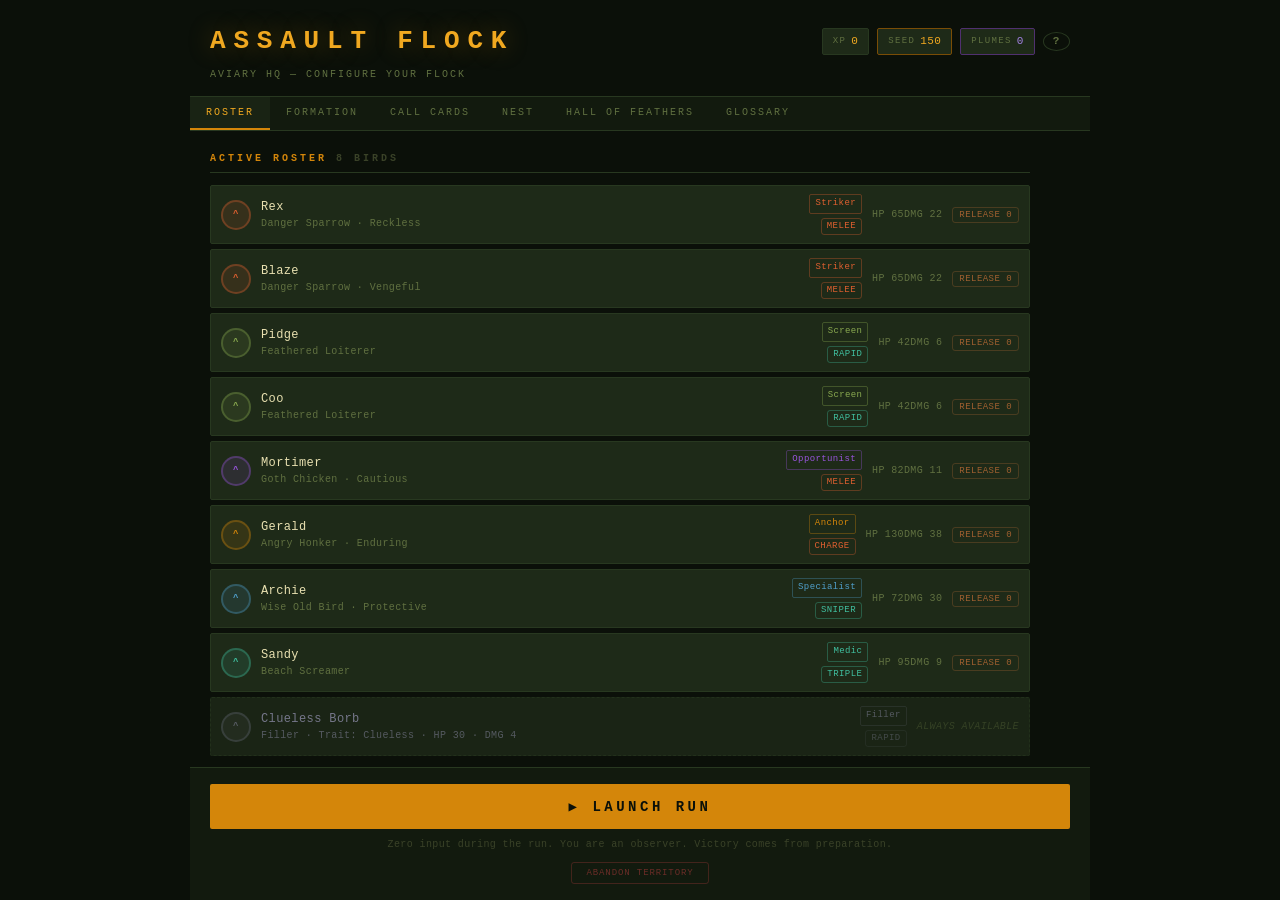
==== index.html @ 552780e1 "Streamline repo for root-based web demo Made-with: Cursor" ====
<!DOCTYPE html>
<html lang="en">
<head>
  <meta charset="UTF-8">
  <meta name="viewport" content="width=device-width, initial-scale=1.0">
  <meta http-equiv="Cache-Control" content="no-cache, no-store, must-revalidate">
  <meta http-equiv="Pragma" content="no-cache">
  <meta http-equiv="Expires" content="0">
  <title>Assault Flock — Demo</title>
  <link rel="stylesheet" href="style.css">
</head>
<body>

  <!-- ═══════════════════════════════════
       HUB SCREEN
       ═══════════════════════════════════ -->
  <div id="screen-hub" class="screen">
    <header class="hub-header">
      <div class="hub-title-row">
        <h1 class="game-title">ASSAULT FLOCK</h1>
        <div class="hub-currencies">
          <span class="currency-pill"><span class="cur-label">XP</span><span id="cur-xp">0</span></span>
          <span class="currency-pill amber"><span class="cur-label">SEED</span><span id="cur-seed">150</span></span>
          <span class="currency-pill plume"><span class="cur-label">PLUMES</span><span id="cur-plumes">0</span></span>
          <button id="howto-btn" class="howto-trigger-btn" title="How to Play">?</button>
        </div>
      </div>
      <p class="hub-subtitle">AVIARY HQ — CONFIGURE YOUR FLOCK</p>
    </header>

    <nav class="hub-tabs">
      <button class="hub-tab active" data-tab="roster">ROSTER</button>
      <button class="hub-tab" data-tab="formation">FORMATION</button>
      <button class="hub-tab" data-tab="cards">CALL CARDS</button>
      <button class="hub-tab" data-tab="nest">NEST</button>
      <button class="hub-tab" data-tab="hall">HALL OF FEATHERS</button>
      <button class="hub-tab" data-tab="glossary">GLOSSARY</button>
    </nav>

    <!-- ROSTER TAB -->
    <div id="tab-roster" class="hub-tab-panel active">
      <div class="tab-inner">
        <h2 class="section-title">ACTIVE ROSTER <span class="dim" id="roster-count">8 BIRDS</span></h2>
        <div id="roster-list"></div>
      </div>
    </div>

    <!-- FORMATION TAB -->
    <div id="tab-formation" class="hub-tab-panel">
      <div class="tab-inner">
        <h2 class="section-title">FORMATION</h2>
        <div class="formation-btns" id="formation-btns">
          <button class="formation-btn active" data-formation="flying_v">FLYING V</button>
          <button class="formation-btn" data-formation="spread_line">SPREAD LINE</button>
          <button class="formation-btn" data-formation="tight_cluster">TIGHT CLUSTER</button>
          <button class="formation-btn" data-formation="echelon">ECHELON</button>
          <button class="formation-btn" data-formation="loose_swarm">LOOSE SWARM</button>
        </div>
        <p class="formation-desc" id="formation-desc">Classic wedge. Trailing birds get slipstream stamina recovery, passive HP regen, and formation armor (up to 18% at deep rear). Leader tires faster. Weak to flanking.</p>
        <div class="position-editor-wrap">
          <h3 class="section-title" style="margin-top:16px;">POSITION ASSIGNMENTS</h3>
          <p class="config-hint">Assign birds to positions within the formation. Affects exposure, slipstream eligibility, and aura range.</p>
          <div id="position-editor"></div>
        </div>
      </div>
    </div>

    <!-- CALL CARDS TAB -->
    <div id="tab-cards" class="hub-tab-panel">
      <div class="tab-inner">
        <h2 class="section-title">CALL CARDS <span class="dim" id="card-slot-count">3 SLOTS — PRIORITY ORDER</span></h2>
        <p class="config-hint">First matching card fires each sim tick. No mid-run input. Cards execute in slot order — higher slot wins on conflict.</p>
        <div id="call-card-slots"></div>
        <div id="card-tier-notice" class="tier-notice"></div>
      </div>
    </div>

    <!-- NEST TAB -->
    <div id="tab-nest" class="hub-tab-panel">
      <div class="tab-inner">
        <h2 class="section-title">NEST — RECRUIT BIRDS</h2>
        <div class="nest-header">
          <p class="config-hint">Recruit new birds to your flock. As veterans fall in combat, their legacy enriches the pool — future recruits grow subtly stronger.</p>
          <div class="nest-refresh-row">
            <button id="refresh-pool-btn" class="secondary-small-btn">REFRESH POOL <span id="refresh-cost">(50 SEED)</span></button>
            <span class="nest-roster-count">Roster: <span id="nest-roster-count">8</span> / 12</span>
          </div>
        </div>
        <div id="nest-pool" class="nest-pool-grid"></div>
      </div>
    </div>

    <!-- GLOSSARY TAB -->
    <div id="tab-glossary" class="hub-tab-panel">
      <div class="tab-inner">
        <h2 class="section-title">GLOSSARY — TRAITS</h2>
        <p class="config-hint">Exact mechanical effects sourced from live combat logic. Values apply during the run only.</p>
        <div id="glossary-traits"></div>
      </div>
    </div>

    <!-- HALL OF FEATHERS TAB -->
    <div id="tab-hall" class="hub-tab-panel">
      <div class="tab-inner">
        <h2 class="section-title">HALL OF FEATHERS</h2>
        <p class="config-hint">In memoriam. Every bird lost enriches the nest — their sacrifice shapes the generation that follows.</p>
        <div id="hall-list"></div>
      </div>
    </div>

    <footer class="hub-footer">
      <button id="launch-btn" class="launch-btn">▶  LAUNCH RUN</button>
      <p class="launch-note">Zero input during the run. You are an observer. Victory comes from preparation.</p>
      <button id="abandon-btn" class="abandon-territory-btn" title="Wipe all progress and restore the starter flock">ABANDON TERRITORY</button>
    </footer>
  </div>

  <!-- ABANDON TERRITORY MODAL -->
  <div id="abandon-modal" class="modal-overlay hidden">
    <div class="modal-box danger-box">
      <h2 class="modal-title">ABANDON TERRITORY?</h2>
      <p class="modal-body">All birds, Seed, Plumes, and Commander XP will be forgotten. The flock will be disbanded. The territory will be lost.<br><br>This cannot be undone.</p>
      <div class="modal-actions">
        <button id="abandon-cancel-btn" class="modal-cancel-btn">STAY</button>
        <button id="abandon-confirm-btn" class="modal-danger-btn">ABANDON EVERYTHING</button>
      </div>
    </div>
  </div>

  <!-- ═══════════════════════════════════
       LEVEL SELECT SCREEN
       ═══════════════════════════════════ -->
  <div id="screen-level-select" class="screen">
    <header class="hub-header">
      <h1 class="game-title">LAUNCH CAMPAIGN</h1>
      <p class="hub-subtitle">3 STAGES · 3 BOSSES · OPTIONAL INFINITE MODE</p>
    </header>

    <div class="level-select-layout">
      <div id="level-select-inner"></div>
    </div>

    <div class="level-select-actions">
      <button id="back-to-hub-btn" class="action-btn secondary-btn">← BACK TO HQ</button>
      <button id="confirm-launch-btn" class="action-btn primary-btn">▶  LAUNCH</button>
    </div>
  </div>

  <!-- ═══════════════════════════════════
       BATTLE SCREEN
       ═══════════════════════════════════ -->
  <div id="screen-battle" class="screen">
    <div class="canvas-container">
      <canvas id="game-canvas" width="600" height="700"></canvas>
      <div id="battle-overlay">

        <div id="battle-top-hud">
          <div id="hud-left">
            <div class="hud-label">FLOCK HP</div>
            <div class="hud-bar-track">
              <div id="hud-hp-bar" class="hud-bar hp-bar"></div>
            </div>
            <div class="hud-label" id="hud-bird-count"></div>
            <div class="hud-label" style="margin-top:5px;">MORALE</div>
            <div class="hud-bar-track">
              <div id="hud-morale-bar" class="hud-bar morale-bar"></div>
            </div>
            <div class="hud-label" id="hud-morale-text">MORALE 75</div>
          </div>
          <div id="hud-center">
            <div id="hud-score">SCORE: 000000</div>
            <div id="hud-timer">1:05</div>
            <div id="hud-level-label" class="hud-label">LEVEL 1 · NORMAL</div>
          </div>
          <div id="hud-right">
            <div id="hud-formation">FLYING V</div>
            <div id="hud-stance">NORMAL</div>
            <div id="hud-kills" class="hud-label">0 KILLS</div>
          </div>
        </div>

        <div id="battle-card-hud">
          <div class="card-indicator" id="card-ind-0"><span class="card-ind-num">1</span><span class="card-ind-label">—</span></div>
          <div class="card-indicator" id="card-ind-1"><span class="card-ind-num">2</span><span class="card-ind-label">—</span></div>
          <div class="card-indicator" id="card-ind-2"><span class="card-ind-num">3</span><span class="card-ind-label">—</span></div>
          <div class="card-indicator" id="card-ind-3" style="display:none"><span class="card-ind-num">4</span><span class="card-ind-label">—</span></div>
        </div>

        <div id="camera-hint" class="camera-hint">SCROLL: ZOOM &nbsp;·&nbsp; DRAG: PAN &nbsp;·&nbsp; CLICK BIRD: FOLLOW &nbsp;·&nbsp; ESC: RESET</div>

      </div>
    </div>
  </div>

  <!-- ═══════════════════════════════════
       DEBRIEF SCREEN
       ═══════════════════════════════════ -->
  <div id="screen-debrief" class="screen">
    <div class="debrief-container">
      <h1 class="debrief-title" id="debrief-outcome">RUN COMPLETE</h1>
      <div class="debrief-meta" id="debrief-meta"></div>
      <div class="debrief-score-big" id="debrief-score">0</div>
      <div class="debrief-label">FINAL SCORE</div>
      <div id="debrief-personal-best" class="personal-best-notice"></div>

      <div class="debrief-stats" id="debrief-stats"></div>
      <div class="debrief-events" id="debrief-events"></div>
      <div class="debrief-birds" id="debrief-birds"></div>

      <div class="debrief-actions">
        <button id="retry-btn" class="action-btn primary-btn">⟳  INSTANT RETRY</button>
        <button id="hub-btn" class="action-btn secondary-btn">⌂  RETURN TO HQ</button>
      </div>
    </div>
  </div>

  <!-- ═══════════════════════════════════
       HOW-TO-PLAY OVERLAY
       ═══════════════════════════════════ -->
  <div id="howto-overlay" class="howto-overlay hidden">
    <div class="howto-panel">
      <h2 class="howto-title">HOW TO PLAY</h2>
      <ol class="howto-list">
        <li><strong>NEST</strong> — Spend Seed to recruit birds into your Roster. Each bird has a species, role, and optional traits.</li>
        <li><strong>ROSTER / FORMATION</strong> — Arrange your flock. Pick a formation that suits your strategy (Flying V for healing, Tight Cluster for aura stacking, etc.).</li>
        <li><strong>CALL CARDS</strong> — Set conditional rules: "IF flock HP &lt; 50% THEN switch to Evasive." Cards fire automatically — no mid-run input.</li>
        <li><strong>CAMPAIGN</strong> — Your flock auto-fights through 3 stages. Each stage ends with a boss. Survive all 3 to complete a run.</li>
        <li><strong>DEBRIEF</strong> — Earn Seed from kills &amp; survivors. Spend it in the Nest to rebuild after losses.</li>
        <li><strong>RELEASE</strong> — Return a bird for 80% Seed if you need funds. Use it strategically when veterans fall and you need fresh recruits.</li>
        <li><strong>INFINITE MODE</strong> — After Boss 3, Stage 3 loops with ×1.25 threat scaling per loop. Seed rewards scale with loop count.</li>
      </ol>
      <div class="howto-tip">
        <span class="howto-tip-label">TIP</span>
        No Seed and no Roster? A <strong>Feathered Loiterer</strong> will join for free from the Nest — weak enough to replace, strong enough to earn your next recruit.
      </div>
      <button id="howto-close-btn" class="howto-close-btn">GOT IT — CLOSE</button>
    </div>
  </div>

  <script src="game.js?v=1"></script>
</body>
</html>
---- style.css ----
/* ═══════════════════════════════════════════════════
   ASSAULT FLOCK — DEMO STYLES
   Solarpunk / pixel-terminal aesthetic
   Palette: amber · organic green · oxidized copper · dark slate
   ═══════════════════════════════════════════════════ */

*, *::before, *::after {
  box-sizing: border-box;
  margin: 0;
  padding: 0;
}

:root {
  --bg:          #0b1009;
  --bg-mid:      #121a0e;
  --bg-surface:  #192314;
  --bg-card:     #1e2a18;
  --amber:       #d4860a;
  --amber-hi:    #f0a820;
  --amber-dim:   #7a4d06;
  --green:       #4a8a2e;
  --green-hi:    #6aaa44;
  --green-dim:   #2a4a1a;
  --copper:      #8a6030;
  --text:        #ccc474;
  --text-bright: #e8e0b0;
  --text-dim:    #607040;
  --text-muted:  #3a4228;
  --red:         #cc4040;
  --red-dim:     #5a1818;
  --cyan:        #40b0a0;
  --plume:       #8060c0;
  --plume-hi:    #a080e0;
  --border:      #283820;
  --border-hi:   #405830;
}

html, body {
  height: 100%;
  background: var(--bg);
  color: var(--text);
  font-family: 'Courier New', Courier, monospace;
  font-size: 13px;
  line-height: 1.5;
  letter-spacing: 0.03em;
}

body {
  display: flex;
  justify-content: center;
  padding-bottom: 40px;
}

/* ── SCREEN MANAGEMENT ── */
.screen { display: none; width: 100%; max-width: 900px; }
#screen-hub.active         { display: flex; flex-direction: column; min-height: 100vh; }
#screen-level-select.active{ display: flex; flex-direction: column; }
#screen-battle.active      { display: flex; justify-content: center; align-items: flex-start; padding: 20px; }
#screen-debrief.active     { display: block; }


/* ══════════════════════════════════════
   HUB SCREEN — HEADER
   ══════════════════════════════════════ */

.hub-header {
  padding: 22px 20px 14px;
  border-bottom: 1px solid var(--border);
}

.hub-title-row {
  display: flex;
  align-items: center;
  justify-content: space-between;
  flex-wrap: wrap;
  gap: 10px;
  margin-bottom: 6px;
}

.game-title {
  font-size: 26px;
  color: var(--amber-hi);
  letter-spacing: 0.3em;
  text-shadow: 0 0 24px rgba(212, 134, 10, 0.4);
}

.hub-subtitle {
  color: var(--text-dim);
  font-size: 10px;
  letter-spacing: 0.2em;
}

/* Currency pills */
.hub-currencies {
  display: flex;
  gap: 8px;
  flex-wrap: wrap;
}

.currency-pill {
  display: flex;
  align-items: center;
  gap: 5px;
  padding: 4px 10px;
  background: var(--bg-card);
  border: 1px solid var(--border);
  border-radius: 2px;
  font-size: 11px;
}

.currency-pill.amber { border-color: var(--amber-dim); }
.currency-pill.plume { border-color: #503070; }

.cur-label {
  color: var(--text-dim);
  font-size: 9px;
  letter-spacing: 0.15em;
}

.currency-pill .cur-label + span { color: var(--amber-hi); }
.currency-pill.plume .cur-label + span { color: var(--plume-hi); }


/* ── HUB TABS ── */
.hub-tabs {
  display: flex;
  border-bottom: 1px solid var(--border);
  background: var(--bg-mid);
  flex-shrink: 0;
  overflow-x: auto;
}

.hub-tab {
  padding: 10px 16px;
  background: none;
  border: none;
  border-bottom: 2px solid transparent;
  color: var(--text-dim);
  font-family: inherit;
  font-size: 10px;
  letter-spacing: 0.2em;
  cursor: pointer;
  white-space: nowrap;
  transition: all 0.12s;
}

.hub-tab:hover { color: var(--text); }

.hub-tab.active {
  color: var(--amber-hi);
  border-bottom-color: var(--amber);
  background: var(--bg-surface);
}

/* ── TAB PANELS ── */
.hub-tab-panel {
  display: none;
  flex: 1;
  overflow-y: auto;
}

.hub-tab-panel.active { display: block; }

.tab-inner {
  padding: 20px;
  max-width: 860px;
}

/* ── HUB FOOTER ── */
.hub-footer {
  padding: 16px 20px;
  border-top: 1px solid var(--border);
  background: var(--bg-mid);
  flex-shrink: 0;
}

.section-title {
  font-size: 10px;
  color: var(--amber);
  letter-spacing: 0.3em;
  margin-bottom: 12px;
  padding-bottom: 6px;
  border-bottom: 1px solid var(--border);
}

.section-title .dim { color: var(--text-muted); }

.config-hint {
  font-size: 10px;
  color: var(--text-muted);
  margin-bottom: 12px;
  line-height: 1.5;
}


/* ── ROSTER ── */
.bird-card {
  display: flex;
  align-items: center;
  gap: 10px;
  padding: 8px 10px;
  margin-bottom: 5px;
  background: var(--bg-card);
  border: 1px solid var(--border);
  border-radius: 2px;
  transition: border-color 0.12s;
}

.bird-card:hover { border-color: var(--border-hi); }

.bird-badge {
  width: 30px;
  height: 30px;
  border-radius: 50%;
  display: flex;
  align-items: center;
  justify-content: center;
  font-size: 9px;
  font-weight: bold;
  flex-shrink: 0;
  border: 2px solid rgba(255,255,255,0.1);
}

.bird-badge.small {
  width: 22px;
  height: 22px;
  font-size: 8px;
}

.bird-info { flex: 1; min-width: 0; }

.bird-name {
  color: var(--text-bright);
  font-size: 12px;
  white-space: nowrap;
  overflow: hidden;
  text-overflow: ellipsis;
}

.bird-species {
  color: var(--text-dim);
  font-size: 10px;
}

.bird-role {
  font-size: 9px;
  padding: 2px 5px;
  border-radius: 2px;
  border: 1px solid currentColor;
  white-space: nowrap;
  flex-shrink: 0;
}

.bird-stats {
  font-size: 10px;
  color: var(--text-dim);
  text-align: right;
  line-height: 1.4;
  flex-shrink: 0;
}


/* ── FORMATION ── */
.formation-btns {
  display: flex;
  gap: 6px;
  margin-bottom: 10px;
  flex-wrap: wrap;
}

.formation-btn {
  flex: 1;
  min-width: 100px;
  padding: 9px 10px;
  background: var(--bg-card);
  color: var(--text-dim);
  border: 1px solid var(--border);
  border-radius: 2px;
  cursor: pointer;
  font-family: inherit;
  font-size: 10px;
  letter-spacing: 0.12em;
  transition: all 0.12s;
}

.formation-btn:hover:not(.locked) {
  border-color: var(--border-hi);
  color: var(--text);
}

.formation-btn.active {
  background: var(--bg-surface);
  border-color: var(--amber);
  color: var(--amber-hi);
}

.formation-btn.locked {
  opacity: 0.38;
  cursor: not-allowed;
}

.formation-desc {
  font-size: 10px;
  color: var(--text-dim);
  line-height: 1.55;
  margin-bottom: 4px;
}

/* Position editor */
.position-editor-wrap { }

.position-row {
  display: flex;
  align-items: center;
  gap: 10px;
  padding: 6px 0;
  border-bottom: 1px solid var(--text-muted);
}

.position-row:last-child { border-bottom: none; }

.position-label {
  font-size: 10px;
  color: var(--text-dim);
  letter-spacing: 0.1em;
  width: 90px;
  flex-shrink: 0;
}

.position-select {
  flex: 1;
  background: var(--bg-surface);
  color: var(--text);
  border: 1px solid var(--border);
  border-radius: 2px;
  padding: 4px 6px;
  font-family: inherit;
  font-size: 10px;
  cursor: pointer;
  outline: none;
  appearance: none;
  -webkit-appearance: none;
}

.position-select:focus { border-color: var(--amber-dim); }


/* ── CALL CARDS ── */
.call-card {
  padding: 9px 10px;
  margin-bottom: 7px;
  background: var(--bg-card);
  border: 1px solid var(--border);
  border-radius: 2px;
  display: flex;
  flex-direction: column;
  gap: 5px;
}

.card-row-main {
  display: flex;
  align-items: center;
  gap: 6px;
  flex-wrap: wrap;
}

.card-row-t2 {
  display: flex;
  align-items: center;
  gap: 6px;
  flex-wrap: wrap;
  margin-left: 28px;
}

.card-row-subset {
  display: flex;
  align-items: center;
  gap: 6px;
  flex-wrap: wrap;
}

.card-slot-num {
  width: 20px;
  height: 20px;
  background: var(--bg-surface);
  border: 1px solid var(--amber-dim);
  border-radius: 2px;
  display: flex;
  align-items: center;
  justify-content: center;
  color: var(--amber);
  font-size: 10px;
  flex-shrink: 0;
}

.card-keyword {
  color: var(--text-dim);
  font-size: 10px;
  flex-shrink: 0;
  letter-spacing: 0.1em;
}

.card-select, .card-type-select, .card-op-select {
  background: var(--bg-surface);
  color: var(--text);
  border: 1px solid var(--border);
  border-radius: 2px;
  padding: 4px 6px;
  font-family: inherit;
  font-size: 10px;
  flex: 1;
  min-width: 0;
  cursor: pointer;
  outline: none;
  appearance: none;
  -webkit-appearance: none;
}

.card-type-select {
  flex: 0 0 auto;
  color: var(--cyan);
  border-color: var(--cyan);
  font-size: 9px;
}

.card-op-select {
  flex: 0 0 50px;
  color: var(--amber);
  font-size: 9px;
}

.card-select:focus, .card-type-select:focus, .card-op-select:focus {
  border-color: var(--amber-dim);
}

.card-select option, .card-type-select option, .card-op-select option {
  background: var(--bg-surface);
  color: var(--text);
}

.tier-notice {
  font-size: 9px;
  color: var(--text-muted);
  padding: 6px 0;
  letter-spacing: 0.08em;
  line-height: 1.6;
}


/* ── LAUNCH ── */
.launch-btn {
  width: 100%;
  padding: 14px;
  background: var(--amber);
  color: var(--bg);
  border: none;
  border-radius: 2px;
  font-family: inherit;
  font-size: 14px;
  font-weight: bold;
  letter-spacing: 0.25em;
  cursor: pointer;
  transition: background 0.12s;
}

.launch-btn:hover { background: var(--amber-hi); }

.launch-note {
  font-size: 10px;
  color: var(--text-muted);
  text-align: center;
  margin-top: 8px;
  line-height: 1.5;
}


/* ── NEST TAB ── */
.nest-header { margin-bottom: 14px; }

.nest-refresh-row {
  display: flex;
  align-items: center;
  gap: 12px;
  margin-top: 8px;
  flex-wrap: wrap;
}

.nest-roster-count {
  font-size: 10px;
  color: var(--text-dim);
}

.secondary-small-btn {
  padding: 6px 12px;
  background: var(--bg-card);
  color: var(--text);
  border: 1px solid var(--border);
  border-radius: 2px;
  font-family: inherit;
  font-size: 10px;
  letter-spacing: 0.1em;
  cursor: pointer;
  transition: all 0.12s;
}

.secondary-small-btn:hover { border-color: var(--border-hi); color: var(--text-bright); }

.nest-pool-grid {
  display: grid;
  grid-template-columns: repeat(auto-fill, minmax(240px, 1fr));
  gap: 10px;
}

.nest-recruit-card {
  background: var(--bg-card);
  border: 1px solid var(--border);
  border-radius: 2px;
  padding: 12px;
  transition: border-color 0.12s;
}

.nest-recruit-card:hover { border-color: var(--border-hi); }

.recruit-header {
  display: flex;
  align-items: center;
  gap: 8px;
  margin-bottom: 8px;
}

.recruit-info { flex: 1; min-width: 0; }

.recruit-traits {
  display: flex;
  gap: 5px;
  flex-wrap: wrap;
  margin-bottom: 8px;
  min-height: 20px;
}

.trait-pill {
  font-size: 9px;
  padding: 2px 6px;
  border-radius: 2px;
  border: 1px solid var(--border);
  color: var(--text-dim);
}

.trait-pill.positive { border-color: var(--green); color: var(--green-hi); }
.trait-pill.negative { border-color: var(--red-dim); color: var(--red); }

.no-traits {
  font-size: 9px;
  color: var(--text-muted);
}

.recruit-stats {
  display: flex;
  gap: 10px;
  font-size: 10px;
  color: var(--text-dim);
  margin-bottom: 10px;
}

.recruit-footer {
  display: flex;
  align-items: center;
  justify-content: space-between;
  gap: 8px;
}

.recruit-cost {
  font-size: 11px;
  color: var(--amber-hi);
  letter-spacing: 0.05em;
}

.recruit-btn {
  padding: 6px 12px;
  background: var(--amber);
  color: var(--bg);
  border: none;
  border-radius: 2px;
  font-family: inherit;
  font-size: 10px;
  letter-spacing: 0.1em;
  cursor: pointer;
  transition: background 0.12s;
  white-space: nowrap;
}

.recruit-btn:hover:not(.disabled) { background: var(--amber-hi); }

.recruit-btn.disabled {
  background: var(--bg-surface);
  color: var(--text-muted);
  border: 1px solid var(--border);
  cursor: not-allowed;
}


/* ── HALL OF FEATHERS ── */
.hall-entry {
  display: flex;
  align-items: center;
  gap: 10px;
  padding: 8px 0;
  border-bottom: 1px solid var(--text-muted);
}

.hall-entry:last-child { border-bottom: none; }

.hall-info { flex: 1; }

.hall-name {
  font-size: 12px;
  color: var(--text-bright);
}

.hall-detail {
  font-size: 10px;
  color: var(--text-dim);
}

.hall-role {
  font-size: 9px;
  padding: 2px 5px;
  border-radius: 2px;
  border: 1px solid currentColor;
  white-space: nowrap;
  flex-shrink: 0;
}

.hall-empty {
  color: var(--text-muted);
  font-size: 11px;
  padding: 20px 0;
  text-align: center;
}


/* ══════════════════════════════════════
   LEVEL SELECT SCREEN
   ══════════════════════════════════════ */

.level-select-layout {
  display: grid;
  grid-template-columns: 1fr;
  gap: 16px;
  padding: 20px;
  flex: 1;
  max-width: 640px;
  margin: 0 auto;
  width: 100%;
}

.level-tile {
  background: var(--bg-card);
  border: 1px solid var(--border);
  border-radius: 2px;
  padding: 18px;
  cursor: pointer;
  transition: border-color 0.12s;
  position: relative;
  overflow: hidden;
}

.level-tile:hover { border-color: var(--border-hi); }

.level-tile.selected {
  border-color: var(--amber);
  background: var(--bg-surface);
}

.level-tile-header {
  display: flex;
  align-items: baseline;
  gap: 10px;
  margin-bottom: 10px;
}

.level-num {
  font-size: 9px;
  color: var(--text-dim);
  letter-spacing: 0.2em;
}

.level-name {
  font-size: 13px;
  color: var(--amber-hi);
  letter-spacing: 0.1em;
}

.level-desc {
  font-size: 10px;
  color: var(--text-dim);
  line-height: 1.6;
  margin-bottom: 14px;
}

.difficulty-row {
  display: flex;
  gap: 6px;
  margin-bottom: 10px;
}

.difficulty-btn {
  flex: 1;
  padding: 6px 8px;
  background: var(--bg-surface);
  color: var(--text-dim);
  border: 1px solid var(--border);
  border-radius: 2px;
  font-family: inherit;
  font-size: 9px;
  letter-spacing: 0.15em;
  cursor: pointer;
  transition: all 0.12s;
}

.difficulty-btn:hover:not(.locked) {
  border-color: var(--border-hi);
  color: var(--text);
}

.difficulty-btn.active {
  background: var(--bg-card);
  border-color: var(--amber);
  color: var(--amber-hi);
}

.difficulty-btn.locked {
  opacity: 0.35;
  cursor: not-allowed;
}

.level-best {
  font-size: 9px;
  color: var(--text-muted);
  letter-spacing: 0.05em;
  min-height: 14px;
}

.locked-overlay {
  position: absolute;
  inset: 0;
  background: rgba(11,16,9,0.82);
  display: flex;
  align-items: center;
  justify-content: center;
  font-size: 10px;
  color: var(--text-muted);
  letter-spacing: 0.15em;
  text-align: center;
  padding: 20px;
}

.locked-overlay.hidden { display: none; }

.level-select-actions {
  display: flex;
  gap: 12px;
  justify-content: center;
  padding: 16px 20px 24px;
  border-top: 1px solid var(--border);
}


/* ══════════════════════════════════════
   BATTLE SCREEN
   ══════════════════════════════════════ */

.canvas-container {
  position: relative;
  display: inline-block;
  line-height: 0;
  align-self: flex-start;
}

#game-canvas {
  display: block;
  border: 1px solid var(--border-hi);
  box-shadow: 0 0 40px rgba(74, 138, 46, 0.12),
              0 0 80px rgba(0,0,0,0.6);
  cursor: crosshair;
}

#battle-overlay {
  position: absolute;
  top: 0;
  left: 0;
  width: 100%;
  height: 100%;
  display: flex;
  flex-direction: column;
  justify-content: space-between;
  pointer-events: none;
}

#battle-top-hud {
  display: flex;
  justify-content: space-between;
  align-items: flex-start;
  padding: 7px 12px;
  background: rgba(11, 16, 9, 0.90);
  border-bottom: 1px solid var(--border);
  line-height: 1.4;
}

#hud-left, #hud-right { min-width: 130px; }
#hud-right { text-align: right; }
#hud-center { text-align: center; }

.hud-label {
  font-size: 9px;
  color: var(--text-dim);
  letter-spacing: 0.15em;
}

.hud-bar-track {
  width: 100px;
  height: 4px;
  background: var(--bg-surface);
  border: 1px solid var(--border);
  border-radius: 1px;
  margin: 2px 0;
}

.hud-bar {
  height: 100%;
  border-radius: 1px;
  transition: width 0.18s, background 0.3s;
}

.hp-bar          { background: var(--green-hi); width: 100%; }
.hp-bar.low      { background: var(--amber); }
.hp-bar.critical { background: var(--red); }

.morale-bar          { background: var(--cyan); width: 75%; }
.morale-bar.low      { background: var(--amber); }
.morale-bar.critical { background: var(--red); }

#hud-score {
  color: var(--amber-hi);
  font-size: 13px;
  letter-spacing: 0.08em;
}

#hud-timer {
  color: var(--text-dim);
  font-size: 12px;
  letter-spacing: 0.1em;
}

#hud-level-label { font-size: 9px; margin-top: 2px; }

#hud-formation { color: var(--cyan); font-size: 11px; letter-spacing: 0.1em; }
#hud-stance    { font-size: 10px; color: var(--text-dim); transition: color 0.2s; }
#hud-kills     { margin-top: 2px; }
#hud-morale-text { font-size: 9px; margin-top: 2px; }

#battle-card-hud {
  display: flex;
  justify-content: center;
  gap: 10px;
  padding: 6px 12px;
  background: rgba(11, 16, 9, 0.90);
  border-top: 1px solid var(--border);
}

.card-indicator {
  display: flex;
  align-items: center;
  gap: 5px;
  padding: 3px 8px;
  min-width: 130px;
  border: 1px solid var(--border);
  border-radius: 2px;
  background: var(--bg-card);
  font-size: 9px;
  color: var(--text-muted);
  transition: all 0.08s;
  letter-spacing: 0.04em;
}

.card-indicator.triggered {
  background: rgba(122, 77, 6, 0.35);
  border-color: var(--amber);
  color: var(--amber-hi);
  box-shadow: 0 0 10px rgba(212,134,10,0.3);
}

.card-ind-num { font-size: 10px; color: var(--amber-dim); flex-shrink: 0; }
.card-indicator.triggered .card-ind-num { color: var(--amber-hi); }
.card-ind-label { flex: 1; overflow: hidden; white-space: nowrap; text-overflow: ellipsis; }

.camera-hint {
  position: absolute;
  bottom: 42px;
  right: 8px;
  font-size: 8px;
  color: var(--text-muted);
  letter-spacing: 0.05em;
  opacity: 0.6;
  pointer-events: none;
}


/* ══════════════════════════════════════
   DEBRIEF SCREEN
   ══════════════════════════════════════ */

.debrief-container {
  max-width: 600px;
  margin: 0 auto;
  padding: 44px 30px 50px;
  text-align: center;
}

.debrief-title {
  font-size: 18px;
  letter-spacing: 0.35em;
  color: var(--amber-hi);
  margin-bottom: 6px;
}

.debrief-title.failure { color: var(--red); }

.debrief-meta {
  font-size: 9px;
  color: var(--text-dim);
  letter-spacing: 0.2em;
  margin-bottom: 10px;
}

.debrief-score-big {
  font-size: 52px;
  color: var(--text-bright);
  letter-spacing: 0.08em;
  margin: 12px 0 4px;
  text-shadow: 0 0 30px rgba(240,168,32,0.25);
}

.debrief-label {
  font-size: 10px;
  color: var(--text-dim);
  letter-spacing: 0.3em;
  margin-bottom: 10px;
}

.personal-best-notice {
  font-size: 11px;
  color: var(--text-dim);
  letter-spacing: 0.1em;
  margin-bottom: 20px;
  min-height: 16px;
}

.personal-best-notice.new-best {
  color: var(--amber-hi);
  text-shadow: 0 0 12px rgba(240,168,32,0.4);
}

.debrief-stats {
  display: grid;
  grid-template-columns: repeat(3, 1fr);
  gap: 8px;
  margin-bottom: 20px;
}

.stat-box {
  background: var(--bg-card);
  border: 1px solid var(--border);
  border-radius: 2px;
  padding: 12px 8px;
}

.stat-box.boss-kill { border-color: var(--amber-dim); }

.stat-val  { font-size: 22px; color: var(--amber-hi); line-height: 1; }
.stat-name { font-size: 9px; color: var(--text-dim); letter-spacing: 0.1em; margin-top: 4px; }

.debrief-events {
  background: var(--bg-card);
  border: 1px solid var(--border);
  border-radius: 2px;
  padding: 12px 14px;
  text-align: left;
  margin-bottom: 14px;
  font-size: 11px;
  color: var(--text-dim);
  line-height: 1.7;
}

.debrief-events h3 {
  font-size: 10px;
  color: var(--amber);
  letter-spacing: 0.2em;
  margin-bottom: 8px;
}

.event-line { color: var(--text-dim); }
.event-line .hi     { color: var(--text-bright); }
.event-line .warn   { color: var(--amber); }
.event-line .danger { color: var(--red); }

.debrief-birds {
  text-align: left;
  margin-bottom: 28px;
}

.debrief-birds h3 {
  font-size: 10px;
  color: var(--amber);
  letter-spacing: 0.2em;
  margin-bottom: 10px;
  padding-bottom: 6px;
  border-bottom: 1px solid var(--border);
}

.lost-bird {
  display: flex;
  align-items: center;
  gap: 10px;
  padding: 6px 0;
  border-bottom: 1px solid var(--text-muted);
  font-size: 11px;
}

.lost-bird:last-child { border-bottom: none; }

.lost-bird-dot {
  width: 12px;
  height: 12px;
  border-radius: 50%;
  flex-shrink: 0;
  border: 1px solid rgba(255,255,255,0.15);
}

.lost-bird-name { flex: 1; color: var(--text); }
.lost-bird-time { color: var(--text-dim); font-size: 10px; }

.survivors-note {
  color: var(--green-hi);
  font-size: 11px;
  padding: 10px 0 4px;
  letter-spacing: 0.05em;
}

.debrief-actions {
  display: flex;
  gap: 12px;
  justify-content: center;
}

.action-btn {
  padding: 13px 28px;
  font-family: inherit;
  font-size: 13px;
  letter-spacing: 0.15em;
  border-radius: 2px;
  cursor: pointer;
  border: none;
  transition: all 0.12s;
}

.primary-btn   { background: var(--amber); color: var(--bg); }
.primary-btn:hover { background: var(--amber-hi); }

.secondary-btn { background: var(--bg-card); color: var(--text); border: 1px solid var(--border); }
.secondary-btn:hover { border-color: var(--border-hi); color: var(--text-bright); }


/* ── SCROLLBAR ── */
::-webkit-scrollbar { width: 5px; height: 5px; }
::-webkit-scrollbar-track { background: var(--bg); }
::-webkit-scrollbar-thumb { background: var(--border-hi); border-radius: 3px; }


/* ── HOW-TO-PLAY BUTTON ── */
.howto-trigger-btn {
  background: transparent;
  border: 1px solid var(--border);
  color: var(--text-dim);
  font-family: inherit;
  font-size: 11px;
  font-weight: 700;
  letter-spacing: 0.05em;
  padding: 3px 9px;
  border-radius: 50%;
  cursor: pointer;
  transition: all 0.12s;
  line-height: 1;
  align-self: center;
}
.howto-trigger-btn:hover {
  border-color: var(--amber);
  color: var(--amber-hi);
}


/* ── HOW-TO-PLAY OVERLAY ── */
.howto-overlay {
  position: fixed;
  inset: 0;
  background: rgba(8,12,6,0.88);
  z-index: 1000;
  display: flex;
  align-items: center;
  justify-content: center;
  padding: 20px;
}
.howto-overlay.hidden { display: none; }

.howto-panel {
  background: var(--bg-card);
  border: 1px solid var(--amber);
  border-radius: 4px;
  max-width: 560px;
  width: 100%;
  padding: 28px 30px 24px;
  box-shadow: 0 0 40px rgba(180,120,20,0.15);
}

.howto-title {
  font-size: 14px;
  letter-spacing: 0.25em;
  color: var(--amber-hi);
  margin: 0 0 18px;
  border-bottom: 1px solid var(--border);
  padding-bottom: 12px;
}

.howto-list {
  margin: 0 0 18px;
  padding-left: 22px;
  display: flex;
  flex-direction: column;
  gap: 10px;
}

.howto-list li {
  font-size: 11px;
  color: var(--text);
  line-height: 1.6;
  letter-spacing: 0.02em;
}

.howto-list li strong {
  color: var(--amber-hi);
  letter-spacing: 0.1em;
}

.howto-tip {
  background: rgba(60,200,120,0.06);
  border: 1px solid rgba(60,200,120,0.22);
  border-radius: 3px;
  padding: 10px 14px;
  font-size: 10px;
  color: var(--text-dim);
  line-height: 1.6;
  margin-bottom: 18px;
}

.howto-tip-label {
  color: var(--green-hi);
  font-weight: 700;
  letter-spacing: 0.12em;
  margin-right: 6px;
}

.howto-tip strong {
  color: var(--green-hi);
}

.howto-close-btn {
  display: block;
  width: 100%;
  padding: 11px;
  background: var(--bg-surface);
  border: 1px solid var(--border-hi);
  color: var(--text);
  font-family: inherit;
  font-size: 11px;
  letter-spacing: 0.18em;
  border-radius: 2px;
  cursor: pointer;
  transition: all 0.12s;
}
.howto-close-btn:hover {
  background: var(--bg-card);
  border-color: var(--amber);
  color: var(--amber-hi);
}


/* ── CAMPAIGN TILE / INFINITE MODE ── */
.campaign-tile {
  cursor: default;
}

.inf-toggle {
  display: flex;
  align-items: center;
  gap: 8px;
  margin-top: 14px;
  font-size: 10px;
  color: var(--text);
  letter-spacing: 0.12em;
  cursor: pointer;
  user-select: none;
}

.inf-toggle input[type="checkbox"] {
  accent-color: var(--amber);
  width: 14px;
  height: 14px;
  cursor: pointer;
}

.inf-hint {
  color: var(--text-muted);
  font-size: 9px;
  letter-spacing: 0.04em;
  font-style: italic;
}

/* ── HARDCORE MODE TOGGLE ── */

.hardcore-toggle input[type="checkbox"] {
  accent-color: var(--red);
}

.hardcore-modal-overlay {
  position: fixed;
  inset: 0;
  background: rgba(0,0,0,0.75);
  display: flex;
  align-items: center;
  justify-content: center;
  z-index: 9999;
}

.hardcore-modal {
  background: var(--bg);
  border: 1px solid var(--red);
  border-radius: 10px;
  padding: 28px 32px;
  max-width: 420px;
  text-align: center;
  font-family: 'Courier New', monospace;
}

.hardcore-modal h2 {
  color: var(--red);
  font-size: 14px;
  letter-spacing: 0.15em;
  margin: 0 0 14px;
}

.hardcore-modal p {
  color: var(--text-muted);
  font-size: 11px;
  line-height: 1.6;
  margin: 0 0 20px;
}

.hardcore-modal p strong {
  color: var(--red);
}

.hardcore-modal-buttons {
  display: flex;
  gap: 12px;
  justify-content: center;
}

.hardcore-modal-buttons button {
  font-family: 'Courier New', monospace;
  font-size: 11px;
  letter-spacing: 0.12em;
  padding: 8px 20px;
  border-radius: 5px;
  cursor: pointer;
  border: 1px solid;
}

.hardcore-modal-buttons button#hardcore-confirm {
  background: var(--red);
  border-color: var(--red);
  color: #fff;
}

.hardcore-modal-buttons button#hardcore-cancel {
  background: transparent;
  border-color: var(--border);
  color: var(--text-muted);
}

.hardcore-modal-buttons button:hover {
  opacity: 0.85;
}


/* ── PITY RECRUIT CARD ── */
.pity-card {
  border-color: rgba(138,170,80,0.35);
  opacity: 0.85;
}

.pity-card .recruit-cost.pity-cost {
  color: var(--green-hi);
  border-color: rgba(60,200,120,0.4);
  font-style: italic;
  letter-spacing: 0.12em;
}

.pity-recruit-btn {
  background: transparent !important;
  border: 1px solid rgba(138,170,80,0.5) !important;
  color: var(--green-hi) !important;
}

.pity-recruit-btn:hover {
  border-color: var(--green-hi) !important;
  background: rgba(60,200,120,0.06) !important;
}


/* ════════════════════════════════════════════════
   CLUELESS BORB
   ════════════════════════════════════════════════ */

.borb-card {
  opacity: 0.80;
  border-style: dashed !important;
}

.borb-card:hover {
  opacity: 1;
}

.add-borb-btn {
  display: flex;
  align-items: center;
  justify-content: center;
  width: 100%;
  margin-top: 8px;
  padding: 8px 12px;
  background: transparent;
  border: 1px dashed rgba(144, 144, 170, 0.40);
  border-radius: 4px;
  color: rgba(144, 144, 170, 0.70);
  font-family: 'Courier New', monospace;
  font-size: 11px;
  letter-spacing: 0.08em;
  cursor: pointer;
  transition: border-color 0.15s, color 0.15s;
}

.add-borb-btn:hover {
  border-color: rgba(144, 144, 170, 0.80);
  color: rgba(144, 144, 170, 1);
  background: rgba(144, 144, 170, 0.06);
}

/* ════════════════════════════════════════════════
   ABANDON TERRITORY BUTTON
   ════════════════════════════════════════════════ */

.abandon-territory-btn {
  display: block;
  margin: 10px auto 0;
  padding: 5px 14px;
  background: transparent;
  border: 1px solid rgba(180, 60, 60, 0.30);
  border-radius: 3px;
  color: rgba(180, 60, 60, 0.55);
  font-family: 'Courier New', monospace;
  font-size: 9px;
  letter-spacing: 0.10em;
  cursor: pointer;
  transition: border-color 0.15s, color 0.15s;
}

.abandon-territory-btn:hover {
  border-color: rgba(220, 80, 80, 0.70);
  color: rgba(220, 80, 80, 0.90);
  background: rgba(180, 60, 60, 0.06);
}

/* ════════════════════════════════════════════════
   ABANDON TERRITORY MODAL
   ════════════════════════════════════════════════ */

.modal-overlay {
  position: fixed;
  inset: 0;
  background: rgba(0, 0, 0, 0.75);
  display: flex;
  align-items: center;
  justify-content: center;
  z-index: 9999;
}

.modal-overlay.hidden {
  display: none;
}

.modal-box {
  background: #111820;
  border: 1px solid rgba(100, 120, 140, 0.40);
  border-radius: 6px;
  padding: 28px 32px;
  max-width: 380px;
  width: 90%;
  text-align: center;
}

.modal-box.danger-box {
  border-color: rgba(200, 60, 60, 0.55);
}

.modal-title {
  font-family: 'Courier New', monospace;
  font-size: 15px;
  letter-spacing: 0.12em;
  color: rgba(220, 80, 80, 0.90);
  margin: 0 0 14px;
}

.modal-body {
  font-family: 'Courier New', monospace;
  font-size: 11px;
  line-height: 1.6;
  color: rgba(200, 200, 210, 0.75);
  margin: 0 0 22px;
}

.modal-actions {
  display: flex;
  gap: 10px;
  justify-content: center;
}

.modal-cancel-btn {
  padding: 7px 18px;
  background: transparent;
  border: 1px solid rgba(140, 160, 180, 0.40);
  border-radius: 3px;
  color: rgba(160, 180, 200, 0.70);
  font-family: 'Courier New', monospace;
  font-size: 11px;
  letter-spacing: 0.08em;
  cursor: pointer;
  transition: border-color 0.15s, color 0.15s;
}

.modal-cancel-btn:hover {
  border-color: rgba(160, 180, 200, 0.80);
  color: rgba(200, 220, 240, 0.90);
}

.modal-danger-btn {
  padding: 7px 18px;
  background: rgba(180, 40, 40, 0.15);
  border: 1px solid rgba(200, 60, 60, 0.60);
  border-radius: 3px;
  color: rgba(220, 90, 90, 0.90);
  font-family: 'Courier New', monospace;
  font-size: 11px;
  letter-spacing: 0.08em;
  cursor: pointer;
  transition: background 0.15s, border-color 0.15s, color 0.15s;
}

.modal-danger-btn:hover {
  background: rgba(200, 40, 40, 0.30);
  border-color: rgba(230, 80, 80, 0.90);
  color: #ff9090;
}

/* ── RESPONSIVE ── */
@media (max-width: 760px) {
  .level-select-layout {
    grid-template-columns: 1fr;
  }
  .hub-tabs {
    font-size: 9px;
  }
  .hub-tab {
    padding: 8px 10px;
    font-size: 9px;
  }
  #screen-battle.active {
    padding: 8px;
  }
  #game-canvas {
    max-width: 100%;
    height: auto;
  }
  .debrief-stats {
    grid-template-columns: repeat(2, 1fr);
    gap: 6px;
  }
  .nest-pool-grid {
    grid-template-columns: 1fr;
  }
}
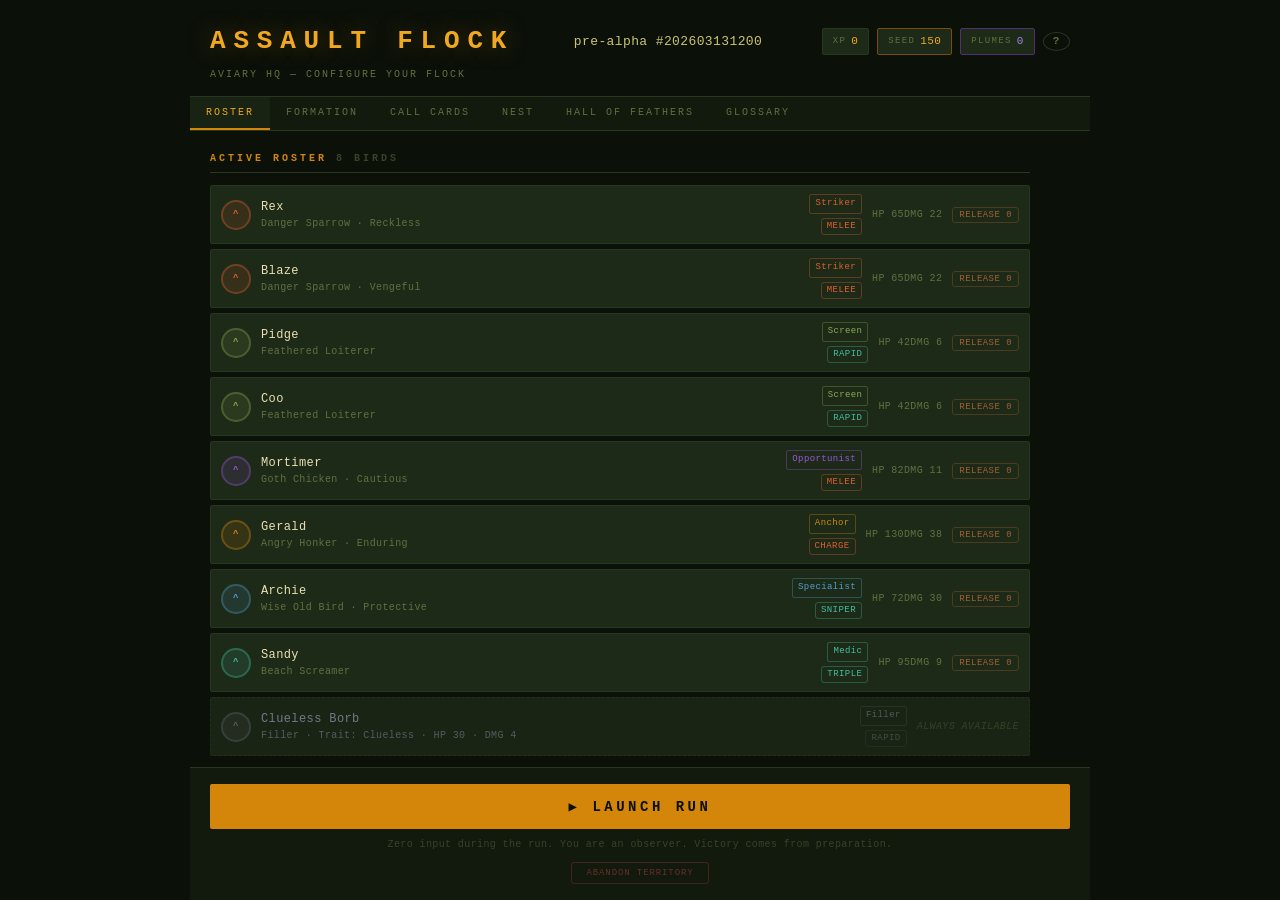
==== commit 841f6899: "Add files via upload" ====
--- a/index.html
+++ b/index.html
@@ -1,242 +1,243 @@
-<!DOCTYPE html>
-<html lang="en">
-<head>
-  <meta charset="UTF-8">
-  <meta name="viewport" content="width=device-width, initial-scale=1.0">
-  <meta http-equiv="Cache-Control" content="no-cache, no-store, must-revalidate">
-  <meta http-equiv="Pragma" content="no-cache">
-  <meta http-equiv="Expires" content="0">
-  <title>Assault Flock — Demo</title>
-  <link rel="stylesheet" href="style.css">
-</head>
-<body>
-
-  <!-- ═══════════════════════════════════
-       HUB SCREEN
-       ═══════════════════════════════════ -->
-  <div id="screen-hub" class="screen">
-    <header class="hub-header">
-      <div class="hub-title-row">
-        <h1 class="game-title">ASSAULT FLOCK</h1>
-        <div class="hub-currencies">
-          <span class="currency-pill"><span class="cur-label">XP</span><span id="cur-xp">0</span></span>
-          <span class="currency-pill amber"><span class="cur-label">SEED</span><span id="cur-seed">150</span></span>
-          <span class="currency-pill plume"><span class="cur-label">PLUMES</span><span id="cur-plumes">0</span></span>
-          <button id="howto-btn" class="howto-trigger-btn" title="How to Play">?</button>
-        </div>
-      </div>
-      <p class="hub-subtitle">AVIARY HQ — CONFIGURE YOUR FLOCK</p>
-    </header>
-
-    <nav class="hub-tabs">
-      <button class="hub-tab active" data-tab="roster">ROSTER</button>
-      <button class="hub-tab" data-tab="formation">FORMATION</button>
-      <button class="hub-tab" data-tab="cards">CALL CARDS</button>
-      <button class="hub-tab" data-tab="nest">NEST</button>
-      <button class="hub-tab" data-tab="hall">HALL OF FEATHERS</button>
-      <button class="hub-tab" data-tab="glossary">GLOSSARY</button>
-    </nav>
-
-    <!-- ROSTER TAB -->
-    <div id="tab-roster" class="hub-tab-panel active">
-      <div class="tab-inner">
-        <h2 class="section-title">ACTIVE ROSTER <span class="dim" id="roster-count">8 BIRDS</span></h2>
-        <div id="roster-list"></div>
-      </div>
-    </div>
-
-    <!-- FORMATION TAB -->
-    <div id="tab-formation" class="hub-tab-panel">
-      <div class="tab-inner">
-        <h2 class="section-title">FORMATION</h2>
-        <div class="formation-btns" id="formation-btns">
-          <button class="formation-btn active" data-formation="flying_v">FLYING V</button>
-          <button class="formation-btn" data-formation="spread_line">SPREAD LINE</button>
-          <button class="formation-btn" data-formation="tight_cluster">TIGHT CLUSTER</button>
-          <button class="formation-btn" data-formation="echelon">ECHELON</button>
-          <button class="formation-btn" data-formation="loose_swarm">LOOSE SWARM</button>
-        </div>
-        <p class="formation-desc" id="formation-desc">Classic wedge. Trailing birds get slipstream stamina recovery, passive HP regen, and formation armor (up to 18% at deep rear). Leader tires faster. Weak to flanking.</p>
-        <div class="position-editor-wrap">
-          <h3 class="section-title" style="margin-top:16px;">POSITION ASSIGNMENTS</h3>
-          <p class="config-hint">Assign birds to positions within the formation. Affects exposure, slipstream eligibility, and aura range.</p>
-          <div id="position-editor"></div>
-        </div>
-      </div>
-    </div>
-
-    <!-- CALL CARDS TAB -->
-    <div id="tab-cards" class="hub-tab-panel">
-      <div class="tab-inner">
-        <h2 class="section-title">CALL CARDS <span class="dim" id="card-slot-count">3 SLOTS — PRIORITY ORDER</span></h2>
-        <p class="config-hint">First matching card fires each sim tick. No mid-run input. Cards execute in slot order — higher slot wins on conflict.</p>
-        <div id="call-card-slots"></div>
-        <div id="card-tier-notice" class="tier-notice"></div>
-      </div>
-    </div>
-
-    <!-- NEST TAB -->
-    <div id="tab-nest" class="hub-tab-panel">
-      <div class="tab-inner">
-        <h2 class="section-title">NEST — RECRUIT BIRDS</h2>
-        <div class="nest-header">
-          <p class="config-hint">Recruit new birds to your flock. As veterans fall in combat, their legacy enriches the pool — future recruits grow subtly stronger.</p>
-          <div class="nest-refresh-row">
-            <button id="refresh-pool-btn" class="secondary-small-btn">REFRESH POOL <span id="refresh-cost">(50 SEED)</span></button>
-            <span class="nest-roster-count">Roster: <span id="nest-roster-count">8</span> / 12</span>
-          </div>
-        </div>
-        <div id="nest-pool" class="nest-pool-grid"></div>
-      </div>
-    </div>
-
-    <!-- GLOSSARY TAB -->
-    <div id="tab-glossary" class="hub-tab-panel">
-      <div class="tab-inner">
-        <h2 class="section-title">GLOSSARY — TRAITS</h2>
-        <p class="config-hint">Exact mechanical effects sourced from live combat logic. Values apply during the run only.</p>
-        <div id="glossary-traits"></div>
-      </div>
-    </div>
-
-    <!-- HALL OF FEATHERS TAB -->
-    <div id="tab-hall" class="hub-tab-panel">
-      <div class="tab-inner">
-        <h2 class="section-title">HALL OF FEATHERS</h2>
-        <p class="config-hint">In memoriam. Every bird lost enriches the nest — their sacrifice shapes the generation that follows.</p>
-        <div id="hall-list"></div>
-      </div>
-    </div>
-
-    <footer class="hub-footer">
-      <button id="launch-btn" class="launch-btn">▶  LAUNCH RUN</button>
-      <p class="launch-note">Zero input during the run. You are an observer. Victory comes from preparation.</p>
-      <button id="abandon-btn" class="abandon-territory-btn" title="Wipe all progress and restore the starter flock">ABANDON TERRITORY</button>
-    </footer>
-  </div>
-
-  <!-- ABANDON TERRITORY MODAL -->
-  <div id="abandon-modal" class="modal-overlay hidden">
-    <div class="modal-box danger-box">
-      <h2 class="modal-title">ABANDON TERRITORY?</h2>
-      <p class="modal-body">All birds, Seed, Plumes, and Commander XP will be forgotten. The flock will be disbanded. The territory will be lost.<br><br>This cannot be undone.</p>
-      <div class="modal-actions">
-        <button id="abandon-cancel-btn" class="modal-cancel-btn">STAY</button>
-        <button id="abandon-confirm-btn" class="modal-danger-btn">ABANDON EVERYTHING</button>
-      </div>
-    </div>
-  </div>
-
-  <!-- ═══════════════════════════════════
-       LEVEL SELECT SCREEN
-       ═══════════════════════════════════ -->
-  <div id="screen-level-select" class="screen">
-    <header class="hub-header">
-      <h1 class="game-title">LAUNCH CAMPAIGN</h1>
-      <p class="hub-subtitle">3 STAGES · 3 BOSSES · OPTIONAL INFINITE MODE</p>
-    </header>
-
-    <div class="level-select-layout">
-      <div id="level-select-inner"></div>
-    </div>
-
-    <div class="level-select-actions">
-      <button id="back-to-hub-btn" class="action-btn secondary-btn">← BACK TO HQ</button>
-      <button id="confirm-launch-btn" class="action-btn primary-btn">▶  LAUNCH</button>
-    </div>
-  </div>
-
-  <!-- ═══════════════════════════════════
-       BATTLE SCREEN
-       ═══════════════════════════════════ -->
-  <div id="screen-battle" class="screen">
-    <div class="canvas-container">
-      <canvas id="game-canvas" width="600" height="700"></canvas>
-      <div id="battle-overlay">
-
-        <div id="battle-top-hud">
-          <div id="hud-left">
-            <div class="hud-label">FLOCK HP</div>
-            <div class="hud-bar-track">
-              <div id="hud-hp-bar" class="hud-bar hp-bar"></div>
-            </div>
-            <div class="hud-label" id="hud-bird-count"></div>
-            <div class="hud-label" style="margin-top:5px;">MORALE</div>
-            <div class="hud-bar-track">
-              <div id="hud-morale-bar" class="hud-bar morale-bar"></div>
-            </div>
-            <div class="hud-label" id="hud-morale-text">MORALE 75</div>
-          </div>
-          <div id="hud-center">
-            <div id="hud-score">SCORE: 000000</div>
-            <div id="hud-timer">1:05</div>
-            <div id="hud-level-label" class="hud-label">LEVEL 1 · NORMAL</div>
-          </div>
-          <div id="hud-right">
-            <div id="hud-formation">FLYING V</div>
-            <div id="hud-stance">NORMAL</div>
-            <div id="hud-kills" class="hud-label">0 KILLS</div>
-          </div>
-        </div>
-
-        <div id="battle-card-hud">
-          <div class="card-indicator" id="card-ind-0"><span class="card-ind-num">1</span><span class="card-ind-label">—</span></div>
-          <div class="card-indicator" id="card-ind-1"><span class="card-ind-num">2</span><span class="card-ind-label">—</span></div>
-          <div class="card-indicator" id="card-ind-2"><span class="card-ind-num">3</span><span class="card-ind-label">—</span></div>
-          <div class="card-indicator" id="card-ind-3" style="display:none"><span class="card-ind-num">4</span><span class="card-ind-label">—</span></div>
-        </div>
-
-        <div id="camera-hint" class="camera-hint">SCROLL: ZOOM &nbsp;·&nbsp; DRAG: PAN &nbsp;·&nbsp; CLICK BIRD: FOLLOW &nbsp;·&nbsp; ESC: RESET</div>
-
-      </div>
-    </div>
-  </div>
-
-  <!-- ═══════════════════════════════════
-       DEBRIEF SCREEN
-       ═══════════════════════════════════ -->
-  <div id="screen-debrief" class="screen">
-    <div class="debrief-container">
-      <h1 class="debrief-title" id="debrief-outcome">RUN COMPLETE</h1>
-      <div class="debrief-meta" id="debrief-meta"></div>
-      <div class="debrief-score-big" id="debrief-score">0</div>
-      <div class="debrief-label">FINAL SCORE</div>
-      <div id="debrief-personal-best" class="personal-best-notice"></div>
-
-      <div class="debrief-stats" id="debrief-stats"></div>
-      <div class="debrief-events" id="debrief-events"></div>
-      <div class="debrief-birds" id="debrief-birds"></div>
-
-      <div class="debrief-actions">
-        <button id="retry-btn" class="action-btn primary-btn">⟳  INSTANT RETRY</button>
-        <button id="hub-btn" class="action-btn secondary-btn">⌂  RETURN TO HQ</button>
-      </div>
-    </div>
-  </div>
-
-  <!-- ═══════════════════════════════════
-       HOW-TO-PLAY OVERLAY
-       ═══════════════════════════════════ -->
-  <div id="howto-overlay" class="howto-overlay hidden">
-    <div class="howto-panel">
-      <h2 class="howto-title">HOW TO PLAY</h2>
-      <ol class="howto-list">
-        <li><strong>NEST</strong> — Spend Seed to recruit birds into your Roster. Each bird has a species, role, and optional traits.</li>
-        <li><strong>ROSTER / FORMATION</strong> — Arrange your flock. Pick a formation that suits your strategy (Flying V for healing, Tight Cluster for aura stacking, etc.).</li>
-        <li><strong>CALL CARDS</strong> — Set conditional rules: "IF flock HP &lt; 50% THEN switch to Evasive." Cards fire automatically — no mid-run input.</li>
-        <li><strong>CAMPAIGN</strong> — Your flock auto-fights through 3 stages. Each stage ends with a boss. Survive all 3 to complete a run.</li>
-        <li><strong>DEBRIEF</strong> — Earn Seed from kills &amp; survivors. Spend it in the Nest to rebuild after losses.</li>
-        <li><strong>RELEASE</strong> — Return a bird for 80% Seed if you need funds. Use it strategically when veterans fall and you need fresh recruits.</li>
-        <li><strong>INFINITE MODE</strong> — After Boss 3, Stage 3 loops with ×1.25 threat scaling per loop. Seed rewards scale with loop count.</li>
-      </ol>
-      <div class="howto-tip">
-        <span class="howto-tip-label">TIP</span>
-        No Seed and no Roster? A <strong>Feathered Loiterer</strong> will join for free from the Nest — weak enough to replace, strong enough to earn your next recruit.
-      </div>
-      <button id="howto-close-btn" class="howto-close-btn">GOT IT — CLOSE</button>
-    </div>
-  </div>
-
-  <script src="game.js?v=1"></script>
-</body>
-</html>
+<!DOCTYPE html>
+<html lang="en">
+<head>
+  <meta charset="UTF-8">
+  <meta name="viewport" content="width=device-width, initial-scale=1.0">
+  <meta http-equiv="Cache-Control" content="no-cache, no-store, must-revalidate">
+  <meta http-equiv="Pragma" content="no-cache">
+  <meta http-equiv="Expires" content="0">
+  <title>Assault Flock — Demo</title>
+  <link rel="stylesheet" href="style.css">
+</head>
+<body>
+
+  <!-- ═══════════════════════════════════
+       HUB SCREEN
+       ═══════════════════════════════════ -->
+  <div id="screen-hub" class="screen">
+    <header class="hub-header">
+      <div class="hub-title-row">
+        <h1 class="game-title">ASSAULT FLOCK</h1>
+        <div id="version-label" class="hub-version-label"></div>
+        <div class="hub-currencies">
+          <span class="currency-pill"><span class="cur-label">XP</span><span id="cur-xp">0</span></span>
+          <span class="currency-pill amber"><span class="cur-label">SEED</span><span id="cur-seed">150</span></span>
+          <span class="currency-pill plume"><span class="cur-label">PLUMES</span><span id="cur-plumes">0</span></span>
+          <button id="howto-btn" class="howto-trigger-btn" title="How to Play">?</button>
+        </div>
+      </div>
+      <p class="hub-subtitle">AVIARY HQ — CONFIGURE YOUR FLOCK</p>
+    </header>
+
+    <nav class="hub-tabs">
+      <button class="hub-tab active" data-tab="roster">ROSTER</button>
+      <button class="hub-tab" data-tab="formation">FORMATION</button>
+      <button class="hub-tab" data-tab="cards">CALL CARDS</button>
+      <button class="hub-tab" data-tab="nest">NEST</button>
+      <button class="hub-tab" data-tab="hall">HALL OF FEATHERS</button>
+      <button class="hub-tab" data-tab="glossary">GLOSSARY</button>
+    </nav>
+
+    <!-- ROSTER TAB -->
+    <div id="tab-roster" class="hub-tab-panel active">
+      <div class="tab-inner">
+        <h2 class="section-title">ACTIVE ROSTER <span class="dim" id="roster-count">8 BIRDS</span></h2>
+        <div id="roster-list"></div>
+      </div>
+    </div>
+
+    <!-- FORMATION TAB -->
+    <div id="tab-formation" class="hub-tab-panel">
+      <div class="tab-inner">
+        <h2 class="section-title">FORMATION</h2>
+        <div class="formation-btns" id="formation-btns">
+          <button class="formation-btn active" data-formation="flying_v">FLYING V</button>
+          <button class="formation-btn" data-formation="spread_line">SPREAD LINE</button>
+          <button class="formation-btn" data-formation="tight_cluster">TIGHT CLUSTER</button>
+          <button class="formation-btn" data-formation="echelon">ECHELON</button>
+          <button class="formation-btn" data-formation="loose_swarm">LOOSE SWARM</button>
+        </div>
+        <p class="formation-desc" id="formation-desc">Classic wedge. Trailing birds get slipstream stamina recovery, passive HP regen, and formation armor (up to 18% at deep rear). Leader tires faster. Weak to flanking.</p>
+        <div class="position-editor-wrap">
+          <h3 class="section-title" style="margin-top:16px;">POSITION ASSIGNMENTS</h3>
+          <p class="config-hint">Assign birds to positions within the formation. Affects exposure, slipstream eligibility, and aura range.</p>
+          <div id="position-editor"></div>
+        </div>
+      </div>
+    </div>
+
+    <!-- CALL CARDS TAB -->
+    <div id="tab-cards" class="hub-tab-panel">
+      <div class="tab-inner">
+        <h2 class="section-title">CALL CARDS <span class="dim" id="card-slot-count">3 SLOTS — PRIORITY ORDER</span></h2>
+        <p class="config-hint">First matching card fires each sim tick. No mid-run input. Cards execute in slot order — higher slot wins on conflict.</p>
+        <div id="call-card-slots"></div>
+        <div id="card-tier-notice" class="tier-notice"></div>
+      </div>
+    </div>
+
+    <!-- NEST TAB -->
+    <div id="tab-nest" class="hub-tab-panel">
+      <div class="tab-inner">
+        <h2 class="section-title">NEST — RECRUIT BIRDS</h2>
+        <div class="nest-header">
+          <p class="config-hint">Recruit new birds to your flock. As veterans fall in combat, their legacy enriches the pool — future recruits grow subtly stronger.</p>
+          <div class="nest-refresh-row">
+            <button id="refresh-pool-btn" class="secondary-small-btn">REFRESH POOL <span id="refresh-cost">(50 SEED)</span></button>
+            <span class="nest-roster-count">Roster: <span id="nest-roster-count">8</span> / 12</span>
+          </div>
+        </div>
+        <div id="nest-pool" class="nest-pool-grid"></div>
+      </div>
+    </div>
+
+    <!-- GLOSSARY TAB -->
+    <div id="tab-glossary" class="hub-tab-panel">
+      <div class="tab-inner">
+        <h2 class="section-title">GLOSSARY — TRAITS</h2>
+        <p class="config-hint">Exact mechanical effects sourced from live combat logic. Values apply during the run only.</p>
+        <div id="glossary-traits"></div>
+      </div>
+    </div>
+
+    <!-- HALL OF FEATHERS TAB -->
+    <div id="tab-hall" class="hub-tab-panel">
+      <div class="tab-inner">
+        <h2 class="section-title">HALL OF FEATHERS</h2>
+        <p class="config-hint">In memoriam. Every bird lost enriches the nest — their sacrifice shapes the generation that follows.</p>
+        <div id="hall-list"></div>
+      </div>
+    </div>
+
+    <footer class="hub-footer">
+      <button id="launch-btn" class="launch-btn">▶  LAUNCH RUN</button>
+      <p class="launch-note">Zero input during the run. You are an observer. Victory comes from preparation.</p>
+      <button id="abandon-btn" class="abandon-territory-btn" title="Wipe all progress and restore the starter flock">ABANDON TERRITORY</button>
+    </footer>
+  </div>
+
+  <!-- ABANDON TERRITORY MODAL -->
+  <div id="abandon-modal" class="modal-overlay hidden">
+    <div class="modal-box danger-box">
+      <h2 class="modal-title">ABANDON TERRITORY?</h2>
+      <p class="modal-body">All birds, Seed, Plumes, and Commander XP will be forgotten. The flock will be disbanded. The territory will be lost.<br><br>This cannot be undone.</p>
+      <div class="modal-actions">
+        <button id="abandon-cancel-btn" class="modal-cancel-btn">STAY</button>
+        <button id="abandon-confirm-btn" class="modal-danger-btn">ABANDON EVERYTHING</button>
+      </div>
+    </div>
+  </div>
+
+  <!-- ═══════════════════════════════════
+       LEVEL SELECT SCREEN
+       ═══════════════════════════════════ -->
+  <div id="screen-level-select" class="screen">
+    <header class="hub-header">
+      <h1 class="game-title">LAUNCH CAMPAIGN</h1>
+      <p class="hub-subtitle">3 STAGES · 3 BOSSES · OPTIONAL INFINITE MODE</p>
+    </header>
+
+    <div class="level-select-layout">
+      <div id="level-select-inner"></div>
+    </div>
+
+    <div class="level-select-actions">
+      <button id="back-to-hub-btn" class="action-btn secondary-btn">← BACK TO HQ</button>
+      <button id="confirm-launch-btn" class="action-btn primary-btn">▶  LAUNCH</button>
+    </div>
+  </div>
+
+  <!-- ═══════════════════════════════════
+       BATTLE SCREEN
+       ═══════════════════════════════════ -->
+  <div id="screen-battle" class="screen">
+    <div class="canvas-container">
+      <canvas id="game-canvas" width="600" height="700"></canvas>
+      <div id="battle-overlay">
+
+        <div id="battle-top-hud">
+          <div id="hud-left">
+            <div class="hud-label">FLOCK HP</div>
+            <div class="hud-bar-track">
+              <div id="hud-hp-bar" class="hud-bar hp-bar"></div>
+            </div>
+            <div class="hud-label" id="hud-bird-count"></div>
+            <div class="hud-label" style="margin-top:5px;">MORALE</div>
+            <div class="hud-bar-track">
+              <div id="hud-morale-bar" class="hud-bar morale-bar"></div>
+            </div>
+            <div class="hud-label" id="hud-morale-text">MORALE 75</div>
+          </div>
+          <div id="hud-center">
+            <div id="hud-score">SCORE: 000000</div>
+            <div id="hud-timer">1:05</div>
+            <div id="hud-level-label" class="hud-label">LEVEL 1 · NORMAL</div>
+          </div>
+          <div id="hud-right">
+            <div id="hud-formation">FLYING V</div>
+            <div id="hud-stance">NORMAL</div>
+            <div id="hud-kills" class="hud-label">0 KILLS</div>
+          </div>
+        </div>
+
+        <div id="battle-card-hud">
+          <div class="card-indicator" id="card-ind-0"><span class="card-ind-num">1</span><span class="card-ind-label">—</span></div>
+          <div class="card-indicator" id="card-ind-1"><span class="card-ind-num">2</span><span class="card-ind-label">—</span></div>
+          <div class="card-indicator" id="card-ind-2"><span class="card-ind-num">3</span><span class="card-ind-label">—</span></div>
+          <div class="card-indicator" id="card-ind-3" style="display:none"><span class="card-ind-num">4</span><span class="card-ind-label">—</span></div>
+        </div>
+
+        <div id="camera-hint" class="camera-hint">SCROLL: ZOOM &nbsp;·&nbsp; DRAG: PAN &nbsp;·&nbsp; CLICK BIRD: FOLLOW &nbsp;·&nbsp; ESC: RESET</div>
+
+      </div>
+    </div>
+  </div>
+
+  <!-- ═══════════════════════════════════
+       DEBRIEF SCREEN
+       ═══════════════════════════════════ -->
+  <div id="screen-debrief" class="screen">
+    <div class="debrief-container">
+      <h1 class="debrief-title" id="debrief-outcome">RUN COMPLETE</h1>
+      <div class="debrief-meta" id="debrief-meta"></div>
+      <div class="debrief-score-big" id="debrief-score">0</div>
+      <div class="debrief-label">FINAL SCORE</div>
+      <div id="debrief-personal-best" class="personal-best-notice"></div>
+
+      <div class="debrief-stats" id="debrief-stats"></div>
+      <div class="debrief-events" id="debrief-events"></div>
+      <div class="debrief-birds" id="debrief-birds"></div>
+
+      <div class="debrief-actions">
+        <button id="retry-btn" class="action-btn primary-btn">⟳  INSTANT RETRY</button>
+        <button id="hub-btn" class="action-btn secondary-btn">⌂  RETURN TO HQ</button>
+      </div>
+    </div>
+  </div>
+
+  <!-- ═══════════════════════════════════
+       HOW-TO-PLAY OVERLAY
+       ═══════════════════════════════════ -->
+  <div id="howto-overlay" class="howto-overlay hidden">
+    <div class="howto-panel">
+      <h2 class="howto-title">HOW TO PLAY</h2>
+      <ol class="howto-list">
+        <li><strong>NEST</strong> — Spend Seed to recruit birds into your Roster. Each bird has a species, role, and optional traits.</li>
+        <li><strong>ROSTER / FORMATION</strong> — Arrange your flock. Pick a formation that suits your strategy (Flying V for healing, Tight Cluster for aura stacking, etc.).</li>
+        <li><strong>CALL CARDS</strong> — Set conditional rules: "IF flock HP &lt; 50% THEN switch to Evasive." Cards fire automatically — no mid-run input.</li>
+        <li><strong>CAMPAIGN</strong> — Your flock auto-fights through 3 stages. Each stage ends with a boss. Survive all 3 to complete a run.</li>
+        <li><strong>DEBRIEF</strong> — Earn Seed from kills &amp; survivors. Spend it in the Nest to rebuild after losses.</li>
+        <li><strong>RELEASE</strong> — Return a bird for 80% Seed if you need funds. Use it strategically when veterans fall and you need fresh recruits.</li>
+        <li><strong>INFINITE MODE</strong> — After Boss 3, Stage 3 loops with ×1.25 threat scaling per loop. Seed rewards scale with loop count.</li>
+      </ol>
+      <div class="howto-tip">
+        <span class="howto-tip-label">TIP</span>
+        No Seed and no Roster? A <strong>Feathered Loiterer</strong> will join for free from the Nest — weak enough to replace, strong enough to earn your next recruit.
+      </div>
+      <button id="howto-close-btn" class="howto-close-btn">GOT IT — CLOSE</button>
+    </div>
+  </div>
+
+  <script src="game.js?v=202603131200"></script>
+</body>
+</html>
--- a/style.css
+++ b/style.css
@@ -1,1509 +1,1524 @@
-/* ═══════════════════════════════════════════════════
-   ASSAULT FLOCK — DEMO STYLES
-   Solarpunk / pixel-terminal aesthetic
-   Palette: amber · organic green · oxidized copper · dark slate
-   ═══════════════════════════════════════════════════ */
-
-*, *::before, *::after {
-  box-sizing: border-box;
-  margin: 0;
-  padding: 0;
-}
-
-:root {
-  --bg:          #0b1009;
-  --bg-mid:      #121a0e;
-  --bg-surface:  #192314;
-  --bg-card:     #1e2a18;
-  --amber:       #d4860a;
-  --amber-hi:    #f0a820;
-  --amber-dim:   #7a4d06;
-  --green:       #4a8a2e;
-  --green-hi:    #6aaa44;
-  --green-dim:   #2a4a1a;
-  --copper:      #8a6030;
-  --text:        #ccc474;
-  --text-bright: #e8e0b0;
-  --text-dim:    #607040;
-  --text-muted:  #3a4228;
-  --red:         #cc4040;
-  --red-dim:     #5a1818;
-  --cyan:        #40b0a0;
-  --plume:       #8060c0;
-  --plume-hi:    #a080e0;
-  --border:      #283820;
-  --border-hi:   #405830;
-}
-
-html, body {
-  height: 100%;
-  background: var(--bg);
-  color: var(--text);
-  font-family: 'Courier New', Courier, monospace;
-  font-size: 13px;
-  line-height: 1.5;
-  letter-spacing: 0.03em;
-}
-
-body {
-  display: flex;
-  justify-content: center;
-  padding-bottom: 40px;
-}
-
-/* ── SCREEN MANAGEMENT ── */
-.screen { display: none; width: 100%; max-width: 900px; }
-#screen-hub.active         { display: flex; flex-direction: column; min-height: 100vh; }
-#screen-level-select.active{ display: flex; flex-direction: column; }
-#screen-battle.active      { display: flex; justify-content: center; align-items: flex-start; padding: 20px; }
-#screen-debrief.active     { display: block; }
-
-
-/* ══════════════════════════════════════
-   HUB SCREEN — HEADER
-   ══════════════════════════════════════ */
-
-.hub-header {
-  padding: 22px 20px 14px;
-  border-bottom: 1px solid var(--border);
-}
-
-.hub-title-row {
-  display: flex;
-  align-items: center;
-  justify-content: space-between;
-  flex-wrap: wrap;
-  gap: 10px;
-  margin-bottom: 6px;
-}
-
-.game-title {
-  font-size: 26px;
-  color: var(--amber-hi);
-  letter-spacing: 0.3em;
-  text-shadow: 0 0 24px rgba(212, 134, 10, 0.4);
-}
-
-.hub-subtitle {
-  color: var(--text-dim);
-  font-size: 10px;
-  letter-spacing: 0.2em;
-}
-
-/* Currency pills */
-.hub-currencies {
-  display: flex;
-  gap: 8px;
-  flex-wrap: wrap;
-}
-
-.currency-pill {
-  display: flex;
-  align-items: center;
-  gap: 5px;
-  padding: 4px 10px;
-  background: var(--bg-card);
-  border: 1px solid var(--border);
-  border-radius: 2px;
-  font-size: 11px;
-}
-
-.currency-pill.amber { border-color: var(--amber-dim); }
-.currency-pill.plume { border-color: #503070; }
-
-.cur-label {
-  color: var(--text-dim);
-  font-size: 9px;
-  letter-spacing: 0.15em;
-}
-
-.currency-pill .cur-label + span { color: var(--amber-hi); }
-.currency-pill.plume .cur-label + span { color: var(--plume-hi); }
-
-
-/* ── HUB TABS ── */
-.hub-tabs {
-  display: flex;
-  border-bottom: 1px solid var(--border);
-  background: var(--bg-mid);
-  flex-shrink: 0;
-  overflow-x: auto;
-}
-
-.hub-tab {
-  padding: 10px 16px;
-  background: none;
-  border: none;
-  border-bottom: 2px solid transparent;
-  color: var(--text-dim);
-  font-family: inherit;
-  font-size: 10px;
-  letter-spacing: 0.2em;
-  cursor: pointer;
-  white-space: nowrap;
-  transition: all 0.12s;
-}
-
-.hub-tab:hover { color: var(--text); }
-
-.hub-tab.active {
-  color: var(--amber-hi);
-  border-bottom-color: var(--amber);
-  background: var(--bg-surface);
-}
-
-/* ── TAB PANELS ── */
-.hub-tab-panel {
-  display: none;
-  flex: 1;
-  overflow-y: auto;
-}
-
-.hub-tab-panel.active { display: block; }
-
-.tab-inner {
-  padding: 20px;
-  max-width: 860px;
-}
-
-/* ── HUB FOOTER ── */
-.hub-footer {
-  padding: 16px 20px;
-  border-top: 1px solid var(--border);
-  background: var(--bg-mid);
-  flex-shrink: 0;
-}
-
-.section-title {
-  font-size: 10px;
-  color: var(--amber);
-  letter-spacing: 0.3em;
-  margin-bottom: 12px;
-  padding-bottom: 6px;
-  border-bottom: 1px solid var(--border);
-}
-
-.section-title .dim { color: var(--text-muted); }
-
-.config-hint {
-  font-size: 10px;
-  color: var(--text-muted);
-  margin-bottom: 12px;
-  line-height: 1.5;
-}
-
-
-/* ── ROSTER ── */
-.bird-card {
-  display: flex;
-  align-items: center;
-  gap: 10px;
-  padding: 8px 10px;
-  margin-bottom: 5px;
-  background: var(--bg-card);
-  border: 1px solid var(--border);
-  border-radius: 2px;
-  transition: border-color 0.12s;
-}
-
-.bird-card:hover { border-color: var(--border-hi); }
-
-.bird-badge {
-  width: 30px;
-  height: 30px;
-  border-radius: 50%;
-  display: flex;
-  align-items: center;
-  justify-content: center;
-  font-size: 9px;
-  font-weight: bold;
-  flex-shrink: 0;
-  border: 2px solid rgba(255,255,255,0.1);
-}
-
-.bird-badge.small {
-  width: 22px;
-  height: 22px;
-  font-size: 8px;
-}
-
-.bird-info { flex: 1; min-width: 0; }
-
-.bird-name {
-  color: var(--text-bright);
-  font-size: 12px;
-  white-space: nowrap;
-  overflow: hidden;
-  text-overflow: ellipsis;
-}
-
-.bird-species {
-  color: var(--text-dim);
-  font-size: 10px;
-}
-
-.bird-role {
-  font-size: 9px;
-  padding: 2px 5px;
-  border-radius: 2px;
-  border: 1px solid currentColor;
-  white-space: nowrap;
-  flex-shrink: 0;
-}
-
-.bird-stats {
-  font-size: 10px;
-  color: var(--text-dim);
-  text-align: right;
-  line-height: 1.4;
-  flex-shrink: 0;
-}
-
-
-/* ── FORMATION ── */
-.formation-btns {
-  display: flex;
-  gap: 6px;
-  margin-bottom: 10px;
-  flex-wrap: wrap;
-}
-
-.formation-btn {
-  flex: 1;
-  min-width: 100px;
-  padding: 9px 10px;
-  background: var(--bg-card);
-  color: var(--text-dim);
-  border: 1px solid var(--border);
-  border-radius: 2px;
-  cursor: pointer;
-  font-family: inherit;
-  font-size: 10px;
-  letter-spacing: 0.12em;
-  transition: all 0.12s;
-}
-
-.formation-btn:hover:not(.locked) {
-  border-color: var(--border-hi);
-  color: var(--text);
-}
-
-.formation-btn.active {
-  background: var(--bg-surface);
-  border-color: var(--amber);
-  color: var(--amber-hi);
-}
-
-.formation-btn.locked {
-  opacity: 0.38;
-  cursor: not-allowed;
-}
-
-.formation-desc {
-  font-size: 10px;
-  color: var(--text-dim);
-  line-height: 1.55;
-  margin-bottom: 4px;
-}
-
-/* Position editor */
-.position-editor-wrap { }
-
-.position-row {
-  display: flex;
-  align-items: center;
-  gap: 10px;
-  padding: 6px 0;
-  border-bottom: 1px solid var(--text-muted);
-}
-
-.position-row:last-child { border-bottom: none; }
-
-.position-label {
-  font-size: 10px;
-  color: var(--text-dim);
-  letter-spacing: 0.1em;
-  width: 90px;
-  flex-shrink: 0;
-}
-
-.position-select {
-  flex: 1;
-  background: var(--bg-surface);
-  color: var(--text);
-  border: 1px solid var(--border);
-  border-radius: 2px;
-  padding: 4px 6px;
-  font-family: inherit;
-  font-size: 10px;
-  cursor: pointer;
-  outline: none;
-  appearance: none;
-  -webkit-appearance: none;
-}
-
-.position-select:focus { border-color: var(--amber-dim); }
-
-
-/* ── CALL CARDS ── */
-.call-card {
-  padding: 9px 10px;
-  margin-bottom: 7px;
-  background: var(--bg-card);
-  border: 1px solid var(--border);
-  border-radius: 2px;
-  display: flex;
-  flex-direction: column;
-  gap: 5px;
-}
-
-.card-row-main {
-  display: flex;
-  align-items: center;
-  gap: 6px;
-  flex-wrap: wrap;
-}
-
-.card-row-t2 {
-  display: flex;
-  align-items: center;
-  gap: 6px;
-  flex-wrap: wrap;
-  margin-left: 28px;
-}
-
-.card-row-subset {
-  display: flex;
-  align-items: center;
-  gap: 6px;
-  flex-wrap: wrap;
-}
-
-.card-slot-num {
-  width: 20px;
-  height: 20px;
-  background: var(--bg-surface);
-  border: 1px solid var(--amber-dim);
-  border-radius: 2px;
-  display: flex;
-  align-items: center;
-  justify-content: center;
-  color: var(--amber);
-  font-size: 10px;
-  flex-shrink: 0;
-}
-
-.card-keyword {
-  color: var(--text-dim);
-  font-size: 10px;
-  flex-shrink: 0;
-  letter-spacing: 0.1em;
-}
-
-.card-select, .card-type-select, .card-op-select {
-  background: var(--bg-surface);
-  color: var(--text);
-  border: 1px solid var(--border);
-  border-radius: 2px;
-  padding: 4px 6px;
-  font-family: inherit;
-  font-size: 10px;
-  flex: 1;
-  min-width: 0;
-  cursor: pointer;
-  outline: none;
-  appearance: none;
-  -webkit-appearance: none;
-}
-
-.card-type-select {
-  flex: 0 0 auto;
-  color: var(--cyan);
-  border-color: var(--cyan);
-  font-size: 9px;
-}
-
-.card-op-select {
-  flex: 0 0 50px;
-  color: var(--amber);
-  font-size: 9px;
-}
-
-.card-select:focus, .card-type-select:focus, .card-op-select:focus {
-  border-color: var(--amber-dim);
-}
-
-.card-select option, .card-type-select option, .card-op-select option {
-  background: var(--bg-surface);
-  color: var(--text);
-}
-
-.tier-notice {
-  font-size: 9px;
-  color: var(--text-muted);
-  padding: 6px 0;
-  letter-spacing: 0.08em;
-  line-height: 1.6;
-}
-
-
-/* ── LAUNCH ── */
-.launch-btn {
-  width: 100%;
-  padding: 14px;
-  background: var(--amber);
-  color: var(--bg);
-  border: none;
-  border-radius: 2px;
-  font-family: inherit;
-  font-size: 14px;
-  font-weight: bold;
-  letter-spacing: 0.25em;
-  cursor: pointer;
-  transition: background 0.12s;
-}
-
-.launch-btn:hover { background: var(--amber-hi); }
-
-.launch-note {
-  font-size: 10px;
-  color: var(--text-muted);
-  text-align: center;
-  margin-top: 8px;
-  line-height: 1.5;
-}
-
-
-/* ── NEST TAB ── */
-.nest-header { margin-bottom: 14px; }
-
-.nest-refresh-row {
-  display: flex;
-  align-items: center;
-  gap: 12px;
-  margin-top: 8px;
-  flex-wrap: wrap;
-}
-
-.nest-roster-count {
-  font-size: 10px;
-  color: var(--text-dim);
-}
-
-.secondary-small-btn {
-  padding: 6px 12px;
-  background: var(--bg-card);
-  color: var(--text);
-  border: 1px solid var(--border);
-  border-radius: 2px;
-  font-family: inherit;
-  font-size: 10px;
-  letter-spacing: 0.1em;
-  cursor: pointer;
-  transition: all 0.12s;
-}
-
-.secondary-small-btn:hover { border-color: var(--border-hi); color: var(--text-bright); }
-
-.nest-pool-grid {
-  display: grid;
-  grid-template-columns: repeat(auto-fill, minmax(240px, 1fr));
-  gap: 10px;
-}
-
-.nest-recruit-card {
-  background: var(--bg-card);
-  border: 1px solid var(--border);
-  border-radius: 2px;
-  padding: 12px;
-  transition: border-color 0.12s;
-}
-
-.nest-recruit-card:hover { border-color: var(--border-hi); }
-
-.recruit-header {
-  display: flex;
-  align-items: center;
-  gap: 8px;
-  margin-bottom: 8px;
-}
-
-.recruit-info { flex: 1; min-width: 0; }
-
-.recruit-traits {
-  display: flex;
-  gap: 5px;
-  flex-wrap: wrap;
-  margin-bottom: 8px;
-  min-height: 20px;
-}
-
-.trait-pill {
-  font-size: 9px;
-  padding: 2px 6px;
-  border-radius: 2px;
-  border: 1px solid var(--border);
-  color: var(--text-dim);
-}
-
-.trait-pill.positive { border-color: var(--green); color: var(--green-hi); }
-.trait-pill.negative { border-color: var(--red-dim); color: var(--red); }
-
-.no-traits {
-  font-size: 9px;
-  color: var(--text-muted);
-}
-
-.recruit-stats {
-  display: flex;
-  gap: 10px;
-  font-size: 10px;
-  color: var(--text-dim);
-  margin-bottom: 10px;
-}
-
-.recruit-footer {
-  display: flex;
-  align-items: center;
-  justify-content: space-between;
-  gap: 8px;
-}
-
-.recruit-cost {
-  font-size: 11px;
-  color: var(--amber-hi);
-  letter-spacing: 0.05em;
-}
-
-.recruit-btn {
-  padding: 6px 12px;
-  background: var(--amber);
-  color: var(--bg);
-  border: none;
-  border-radius: 2px;
-  font-family: inherit;
-  font-size: 10px;
-  letter-spacing: 0.1em;
-  cursor: pointer;
-  transition: background 0.12s;
-  white-space: nowrap;
-}
-
-.recruit-btn:hover:not(.disabled) { background: var(--amber-hi); }
-
-.recruit-btn.disabled {
-  background: var(--bg-surface);
-  color: var(--text-muted);
-  border: 1px solid var(--border);
-  cursor: not-allowed;
-}
-
-
-/* ── HALL OF FEATHERS ── */
-.hall-entry {
-  display: flex;
-  align-items: center;
-  gap: 10px;
-  padding: 8px 0;
-  border-bottom: 1px solid var(--text-muted);
-}
-
-.hall-entry:last-child { border-bottom: none; }
-
-.hall-info { flex: 1; }
-
-.hall-name {
-  font-size: 12px;
-  color: var(--text-bright);
-}
-
-.hall-detail {
-  font-size: 10px;
-  color: var(--text-dim);
-}
-
-.hall-role {
-  font-size: 9px;
-  padding: 2px 5px;
-  border-radius: 2px;
-  border: 1px solid currentColor;
-  white-space: nowrap;
-  flex-shrink: 0;
-}
-
-.hall-empty {
-  color: var(--text-muted);
-  font-size: 11px;
-  padding: 20px 0;
-  text-align: center;
-}
-
-
-/* ══════════════════════════════════════
-   LEVEL SELECT SCREEN
-   ══════════════════════════════════════ */
-
-.level-select-layout {
-  display: grid;
-  grid-template-columns: 1fr;
-  gap: 16px;
-  padding: 20px;
-  flex: 1;
-  max-width: 640px;
-  margin: 0 auto;
-  width: 100%;
-}
-
-.level-tile {
-  background: var(--bg-card);
-  border: 1px solid var(--border);
-  border-radius: 2px;
-  padding: 18px;
-  cursor: pointer;
-  transition: border-color 0.12s;
-  position: relative;
-  overflow: hidden;
-}
-
-.level-tile:hover { border-color: var(--border-hi); }
-
-.level-tile.selected {
-  border-color: var(--amber);
-  background: var(--bg-surface);
-}
-
-.level-tile-header {
-  display: flex;
-  align-items: baseline;
-  gap: 10px;
-  margin-bottom: 10px;
-}
-
-.level-num {
-  font-size: 9px;
-  color: var(--text-dim);
-  letter-spacing: 0.2em;
-}
-
-.level-name {
-  font-size: 13px;
-  color: var(--amber-hi);
-  letter-spacing: 0.1em;
-}
-
-.level-desc {
-  font-size: 10px;
-  color: var(--text-dim);
-  line-height: 1.6;
-  margin-bottom: 14px;
-}
-
-.difficulty-row {
-  display: flex;
-  gap: 6px;
-  margin-bottom: 10px;
-}
-
-.difficulty-btn {
-  flex: 1;
-  padding: 6px 8px;
-  background: var(--bg-surface);
-  color: var(--text-dim);
-  border: 1px solid var(--border);
-  border-radius: 2px;
-  font-family: inherit;
-  font-size: 9px;
-  letter-spacing: 0.15em;
-  cursor: pointer;
-  transition: all 0.12s;
-}
-
-.difficulty-btn:hover:not(.locked) {
-  border-color: var(--border-hi);
-  color: var(--text);
-}
-
-.difficulty-btn.active {
-  background: var(--bg-card);
-  border-color: var(--amber);
-  color: var(--amber-hi);
-}
-
-.difficulty-btn.locked {
-  opacity: 0.35;
-  cursor: not-allowed;
-}
-
-.level-best {
-  font-size: 9px;
-  color: var(--text-muted);
-  letter-spacing: 0.05em;
-  min-height: 14px;
-}
-
-.locked-overlay {
-  position: absolute;
-  inset: 0;
-  background: rgba(11,16,9,0.82);
-  display: flex;
-  align-items: center;
-  justify-content: center;
-  font-size: 10px;
-  color: var(--text-muted);
-  letter-spacing: 0.15em;
-  text-align: center;
-  padding: 20px;
-}
-
-.locked-overlay.hidden { display: none; }
-
-.level-select-actions {
-  display: flex;
-  gap: 12px;
-  justify-content: center;
-  padding: 16px 20px 24px;
-  border-top: 1px solid var(--border);
-}
-
-
-/* ══════════════════════════════════════
-   BATTLE SCREEN
-   ══════════════════════════════════════ */
-
-.canvas-container {
-  position: relative;
-  display: inline-block;
-  line-height: 0;
-  align-self: flex-start;
-}
-
-#game-canvas {
-  display: block;
-  border: 1px solid var(--border-hi);
-  box-shadow: 0 0 40px rgba(74, 138, 46, 0.12),
-              0 0 80px rgba(0,0,0,0.6);
-  cursor: crosshair;
-}
-
-#battle-overlay {
-  position: absolute;
-  top: 0;
-  left: 0;
-  width: 100%;
-  height: 100%;
-  display: flex;
-  flex-direction: column;
-  justify-content: space-between;
-  pointer-events: none;
-}
-
-#battle-top-hud {
-  display: flex;
-  justify-content: space-between;
-  align-items: flex-start;
-  padding: 7px 12px;
-  background: rgba(11, 16, 9, 0.90);
-  border-bottom: 1px solid var(--border);
-  line-height: 1.4;
-}
-
-#hud-left, #hud-right { min-width: 130px; }
-#hud-right { text-align: right; }
-#hud-center { text-align: center; }
-
-.hud-label {
-  font-size: 9px;
-  color: var(--text-dim);
-  letter-spacing: 0.15em;
-}
-
-.hud-bar-track {
-  width: 100px;
-  height: 4px;
-  background: var(--bg-surface);
-  border: 1px solid var(--border);
-  border-radius: 1px;
-  margin: 2px 0;
-}
-
-.hud-bar {
-  height: 100%;
-  border-radius: 1px;
-  transition: width 0.18s, background 0.3s;
-}
-
-.hp-bar          { background: var(--green-hi); width: 100%; }
-.hp-bar.low      { background: var(--amber); }
-.hp-bar.critical { background: var(--red); }
-
-.morale-bar          { background: var(--cyan); width: 75%; }
-.morale-bar.low      { background: var(--amber); }
-.morale-bar.critical { background: var(--red); }
-
-#hud-score {
-  color: var(--amber-hi);
-  font-size: 13px;
-  letter-spacing: 0.08em;
-}
-
-#hud-timer {
-  color: var(--text-dim);
-  font-size: 12px;
-  letter-spacing: 0.1em;
-}
-
-#hud-level-label { font-size: 9px; margin-top: 2px; }
-
-#hud-formation { color: var(--cyan); font-size: 11px; letter-spacing: 0.1em; }
-#hud-stance    { font-size: 10px; color: var(--text-dim); transition: color 0.2s; }
-#hud-kills     { margin-top: 2px; }
-#hud-morale-text { font-size: 9px; margin-top: 2px; }
-
-#battle-card-hud {
-  display: flex;
-  justify-content: center;
-  gap: 10px;
-  padding: 6px 12px;
-  background: rgba(11, 16, 9, 0.90);
-  border-top: 1px solid var(--border);
-}
-
-.card-indicator {
-  display: flex;
-  align-items: center;
-  gap: 5px;
-  padding: 3px 8px;
-  min-width: 130px;
-  border: 1px solid var(--border);
-  border-radius: 2px;
-  background: var(--bg-card);
-  font-size: 9px;
-  color: var(--text-muted);
-  transition: all 0.08s;
-  letter-spacing: 0.04em;
-}
-
-.card-indicator.triggered {
-  background: rgba(122, 77, 6, 0.35);
-  border-color: var(--amber);
-  color: var(--amber-hi);
-  box-shadow: 0 0 10px rgba(212,134,10,0.3);
-}
-
-.card-ind-num { font-size: 10px; color: var(--amber-dim); flex-shrink: 0; }
-.card-indicator.triggered .card-ind-num { color: var(--amber-hi); }
-.card-ind-label { flex: 1; overflow: hidden; white-space: nowrap; text-overflow: ellipsis; }
-
-.camera-hint {
-  position: absolute;
-  bottom: 42px;
-  right: 8px;
-  font-size: 8px;
-  color: var(--text-muted);
-  letter-spacing: 0.05em;
-  opacity: 0.6;
-  pointer-events: none;
-}
-
-
-/* ══════════════════════════════════════
-   DEBRIEF SCREEN
-   ══════════════════════════════════════ */
-
-.debrief-container {
-  max-width: 600px;
-  margin: 0 auto;
-  padding: 44px 30px 50px;
-  text-align: center;
-}
-
-.debrief-title {
-  font-size: 18px;
-  letter-spacing: 0.35em;
-  color: var(--amber-hi);
-  margin-bottom: 6px;
-}
-
-.debrief-title.failure { color: var(--red); }
-
-.debrief-meta {
-  font-size: 9px;
-  color: var(--text-dim);
-  letter-spacing: 0.2em;
-  margin-bottom: 10px;
-}
-
-.debrief-score-big {
-  font-size: 52px;
-  color: var(--text-bright);
-  letter-spacing: 0.08em;
-  margin: 12px 0 4px;
-  text-shadow: 0 0 30px rgba(240,168,32,0.25);
-}
-
-.debrief-label {
-  font-size: 10px;
-  color: var(--text-dim);
-  letter-spacing: 0.3em;
-  margin-bottom: 10px;
-}
-
-.personal-best-notice {
-  font-size: 11px;
-  color: var(--text-dim);
-  letter-spacing: 0.1em;
-  margin-bottom: 20px;
-  min-height: 16px;
-}
-
-.personal-best-notice.new-best {
-  color: var(--amber-hi);
-  text-shadow: 0 0 12px rgba(240,168,32,0.4);
-}
-
-.debrief-stats {
-  display: grid;
-  grid-template-columns: repeat(3, 1fr);
-  gap: 8px;
-  margin-bottom: 20px;
-}
-
-.stat-box {
-  background: var(--bg-card);
-  border: 1px solid var(--border);
-  border-radius: 2px;
-  padding: 12px 8px;
-}
-
-.stat-box.boss-kill { border-color: var(--amber-dim); }
-
-.stat-val  { font-size: 22px; color: var(--amber-hi); line-height: 1; }
-.stat-name { font-size: 9px; color: var(--text-dim); letter-spacing: 0.1em; margin-top: 4px; }
-
-.debrief-events {
-  background: var(--bg-card);
-  border: 1px solid var(--border);
-  border-radius: 2px;
-  padding: 12px 14px;
-  text-align: left;
-  margin-bottom: 14px;
-  font-size: 11px;
-  color: var(--text-dim);
-  line-height: 1.7;
-}
-
-.debrief-events h3 {
-  font-size: 10px;
-  color: var(--amber);
-  letter-spacing: 0.2em;
-  margin-bottom: 8px;
-}
-
-.event-line { color: var(--text-dim); }
-.event-line .hi     { color: var(--text-bright); }
-.event-line .warn   { color: var(--amber); }
-.event-line .danger { color: var(--red); }
-
-.debrief-birds {
-  text-align: left;
-  margin-bottom: 28px;
-}
-
-.debrief-birds h3 {
-  font-size: 10px;
-  color: var(--amber);
-  letter-spacing: 0.2em;
-  margin-bottom: 10px;
-  padding-bottom: 6px;
-  border-bottom: 1px solid var(--border);
-}
-
-.lost-bird {
-  display: flex;
-  align-items: center;
-  gap: 10px;
-  padding: 6px 0;
-  border-bottom: 1px solid var(--text-muted);
-  font-size: 11px;
-}
-
-.lost-bird:last-child { border-bottom: none; }
-
-.lost-bird-dot {
-  width: 12px;
-  height: 12px;
-  border-radius: 50%;
-  flex-shrink: 0;
-  border: 1px solid rgba(255,255,255,0.15);
-}
-
-.lost-bird-name { flex: 1; color: var(--text); }
-.lost-bird-time { color: var(--text-dim); font-size: 10px; }
-
-.survivors-note {
-  color: var(--green-hi);
-  font-size: 11px;
-  padding: 10px 0 4px;
-  letter-spacing: 0.05em;
-}
-
-.debrief-actions {
-  display: flex;
-  gap: 12px;
-  justify-content: center;
-}
-
-.action-btn {
-  padding: 13px 28px;
-  font-family: inherit;
-  font-size: 13px;
-  letter-spacing: 0.15em;
-  border-radius: 2px;
-  cursor: pointer;
-  border: none;
-  transition: all 0.12s;
-}
-
-.primary-btn   { background: var(--amber); color: var(--bg); }
-.primary-btn:hover { background: var(--amber-hi); }
-
-.secondary-btn { background: var(--bg-card); color: var(--text); border: 1px solid var(--border); }
-.secondary-btn:hover { border-color: var(--border-hi); color: var(--text-bright); }
-
-
-/* ── SCROLLBAR ── */
-::-webkit-scrollbar { width: 5px; height: 5px; }
-::-webkit-scrollbar-track { background: var(--bg); }
-::-webkit-scrollbar-thumb { background: var(--border-hi); border-radius: 3px; }
-
-
-/* ── HOW-TO-PLAY BUTTON ── */
-.howto-trigger-btn {
-  background: transparent;
-  border: 1px solid var(--border);
-  color: var(--text-dim);
-  font-family: inherit;
-  font-size: 11px;
-  font-weight: 700;
-  letter-spacing: 0.05em;
-  padding: 3px 9px;
-  border-radius: 50%;
-  cursor: pointer;
-  transition: all 0.12s;
-  line-height: 1;
-  align-self: center;
-}
-.howto-trigger-btn:hover {
-  border-color: var(--amber);
-  color: var(--amber-hi);
-}
-
-
-/* ── HOW-TO-PLAY OVERLAY ── */
-.howto-overlay {
-  position: fixed;
-  inset: 0;
-  background: rgba(8,12,6,0.88);
-  z-index: 1000;
-  display: flex;
-  align-items: center;
-  justify-content: center;
-  padding: 20px;
-}
-.howto-overlay.hidden { display: none; }
-
-.howto-panel {
-  background: var(--bg-card);
-  border: 1px solid var(--amber);
-  border-radius: 4px;
-  max-width: 560px;
-  width: 100%;
-  padding: 28px 30px 24px;
-  box-shadow: 0 0 40px rgba(180,120,20,0.15);
-}
-
-.howto-title {
-  font-size: 14px;
-  letter-spacing: 0.25em;
-  color: var(--amber-hi);
-  margin: 0 0 18px;
-  border-bottom: 1px solid var(--border);
-  padding-bottom: 12px;
-}
-
-.howto-list {
-  margin: 0 0 18px;
-  padding-left: 22px;
-  display: flex;
-  flex-direction: column;
-  gap: 10px;
-}
-
-.howto-list li {
-  font-size: 11px;
-  color: var(--text);
-  line-height: 1.6;
-  letter-spacing: 0.02em;
-}
-
-.howto-list li strong {
-  color: var(--amber-hi);
-  letter-spacing: 0.1em;
-}
-
-.howto-tip {
-  background: rgba(60,200,120,0.06);
-  border: 1px solid rgba(60,200,120,0.22);
-  border-radius: 3px;
-  padding: 10px 14px;
-  font-size: 10px;
-  color: var(--text-dim);
-  line-height: 1.6;
-  margin-bottom: 18px;
-}
-
-.howto-tip-label {
-  color: var(--green-hi);
-  font-weight: 700;
-  letter-spacing: 0.12em;
-  margin-right: 6px;
-}
-
-.howto-tip strong {
-  color: var(--green-hi);
-}
-
-.howto-close-btn {
-  display: block;
-  width: 100%;
-  padding: 11px;
-  background: var(--bg-surface);
-  border: 1px solid var(--border-hi);
-  color: var(--text);
-  font-family: inherit;
-  font-size: 11px;
-  letter-spacing: 0.18em;
-  border-radius: 2px;
-  cursor: pointer;
-  transition: all 0.12s;
-}
-.howto-close-btn:hover {
-  background: var(--bg-card);
-  border-color: var(--amber);
-  color: var(--amber-hi);
-}
-
-
-/* ── CAMPAIGN TILE / INFINITE MODE ── */
-.campaign-tile {
-  cursor: default;
-}
-
-.inf-toggle {
-  display: flex;
-  align-items: center;
-  gap: 8px;
-  margin-top: 14px;
-  font-size: 10px;
-  color: var(--text);
-  letter-spacing: 0.12em;
-  cursor: pointer;
-  user-select: none;
-}
-
-.inf-toggle input[type="checkbox"] {
-  accent-color: var(--amber);
-  width: 14px;
-  height: 14px;
-  cursor: pointer;
-}
-
-.inf-hint {
-  color: var(--text-muted);
-  font-size: 9px;
-  letter-spacing: 0.04em;
-  font-style: italic;
-}
-
-/* ── HARDCORE MODE TOGGLE ── */
-
-.hardcore-toggle input[type="checkbox"] {
-  accent-color: var(--red);
-}
-
-.hardcore-modal-overlay {
-  position: fixed;
-  inset: 0;
-  background: rgba(0,0,0,0.75);
-  display: flex;
-  align-items: center;
-  justify-content: center;
-  z-index: 9999;
-}
-
-.hardcore-modal {
-  background: var(--bg);
-  border: 1px solid var(--red);
-  border-radius: 10px;
-  padding: 28px 32px;
-  max-width: 420px;
-  text-align: center;
-  font-family: 'Courier New', monospace;
-}
-
-.hardcore-modal h2 {
-  color: var(--red);
-  font-size: 14px;
-  letter-spacing: 0.15em;
-  margin: 0 0 14px;
-}
-
-.hardcore-modal p {
-  color: var(--text-muted);
-  font-size: 11px;
-  line-height: 1.6;
-  margin: 0 0 20px;
-}
-
-.hardcore-modal p strong {
-  color: var(--red);
-}
-
-.hardcore-modal-buttons {
-  display: flex;
-  gap: 12px;
-  justify-content: center;
-}
-
-.hardcore-modal-buttons button {
-  font-family: 'Courier New', monospace;
-  font-size: 11px;
-  letter-spacing: 0.12em;
-  padding: 8px 20px;
-  border-radius: 5px;
-  cursor: pointer;
-  border: 1px solid;
-}
-
-.hardcore-modal-buttons button#hardcore-confirm {
-  background: var(--red);
-  border-color: var(--red);
-  color: #fff;
-}
-
-.hardcore-modal-buttons button#hardcore-cancel {
-  background: transparent;
-  border-color: var(--border);
-  color: var(--text-muted);
-}
-
-.hardcore-modal-buttons button:hover {
-  opacity: 0.85;
-}
-
-
-/* ── PITY RECRUIT CARD ── */
-.pity-card {
-  border-color: rgba(138,170,80,0.35);
-  opacity: 0.85;
-}
-
-.pity-card .recruit-cost.pity-cost {
-  color: var(--green-hi);
-  border-color: rgba(60,200,120,0.4);
-  font-style: italic;
-  letter-spacing: 0.12em;
-}
-
-.pity-recruit-btn {
-  background: transparent !important;
-  border: 1px solid rgba(138,170,80,0.5) !important;
-  color: var(--green-hi) !important;
-}
-
-.pity-recruit-btn:hover {
-  border-color: var(--green-hi) !important;
-  background: rgba(60,200,120,0.06) !important;
-}
-
-
-/* ════════════════════════════════════════════════
-   CLUELESS BORB
-   ════════════════════════════════════════════════ */
-
-.borb-card {
-  opacity: 0.80;
-  border-style: dashed !important;
-}
-
-.borb-card:hover {
-  opacity: 1;
-}
-
-.add-borb-btn {
-  display: flex;
-  align-items: center;
-  justify-content: center;
-  width: 100%;
-  margin-top: 8px;
-  padding: 8px 12px;
-  background: transparent;
-  border: 1px dashed rgba(144, 144, 170, 0.40);
-  border-radius: 4px;
-  color: rgba(144, 144, 170, 0.70);
-  font-family: 'Courier New', monospace;
-  font-size: 11px;
-  letter-spacing: 0.08em;
-  cursor: pointer;
-  transition: border-color 0.15s, color 0.15s;
-}
-
-.add-borb-btn:hover {
-  border-color: rgba(144, 144, 170, 0.80);
-  color: rgba(144, 144, 170, 1);
-  background: rgba(144, 144, 170, 0.06);
-}
-
-/* ════════════════════════════════════════════════
-   ABANDON TERRITORY BUTTON
-   ════════════════════════════════════════════════ */
-
-.abandon-territory-btn {
-  display: block;
-  margin: 10px auto 0;
-  padding: 5px 14px;
-  background: transparent;
-  border: 1px solid rgba(180, 60, 60, 0.30);
-  border-radius: 3px;
-  color: rgba(180, 60, 60, 0.55);
-  font-family: 'Courier New', monospace;
-  font-size: 9px;
-  letter-spacing: 0.10em;
-  cursor: pointer;
-  transition: border-color 0.15s, color 0.15s;
-}
-
-.abandon-territory-btn:hover {
-  border-color: rgba(220, 80, 80, 0.70);
-  color: rgba(220, 80, 80, 0.90);
-  background: rgba(180, 60, 60, 0.06);
-}
-
-/* ════════════════════════════════════════════════
-   ABANDON TERRITORY MODAL
-   ════════════════════════════════════════════════ */
-
-.modal-overlay {
-  position: fixed;
-  inset: 0;
-  background: rgba(0, 0, 0, 0.75);
-  display: flex;
-  align-items: center;
-  justify-content: center;
-  z-index: 9999;
-}
-
-.modal-overlay.hidden {
-  display: none;
-}
-
-.modal-box {
-  background: #111820;
-  border: 1px solid rgba(100, 120, 140, 0.40);
-  border-radius: 6px;
-  padding: 28px 32px;
-  max-width: 380px;
-  width: 90%;
-  text-align: center;
-}
-
-.modal-box.danger-box {
-  border-color: rgba(200, 60, 60, 0.55);
-}
-
-.modal-title {
-  font-family: 'Courier New', monospace;
-  font-size: 15px;
-  letter-spacing: 0.12em;
-  color: rgba(220, 80, 80, 0.90);
-  margin: 0 0 14px;
-}
-
-.modal-body {
-  font-family: 'Courier New', monospace;
-  font-size: 11px;
-  line-height: 1.6;
-  color: rgba(200, 200, 210, 0.75);
-  margin: 0 0 22px;
-}
-
-.modal-actions {
-  display: flex;
-  gap: 10px;
-  justify-content: center;
-}
-
-.modal-cancel-btn {
-  padding: 7px 18px;
-  background: transparent;
-  border: 1px solid rgba(140, 160, 180, 0.40);
-  border-radius: 3px;
-  color: rgba(160, 180, 200, 0.70);
-  font-family: 'Courier New', monospace;
-  font-size: 11px;
-  letter-spacing: 0.08em;
-  cursor: pointer;
-  transition: border-color 0.15s, color 0.15s;
-}
-
-.modal-cancel-btn:hover {
-  border-color: rgba(160, 180, 200, 0.80);
-  color: rgba(200, 220, 240, 0.90);
-}
-
-.modal-danger-btn {
-  padding: 7px 18px;
-  background: rgba(180, 40, 40, 0.15);
-  border: 1px solid rgba(200, 60, 60, 0.60);
-  border-radius: 3px;
-  color: rgba(220, 90, 90, 0.90);
-  font-family: 'Courier New', monospace;
-  font-size: 11px;
-  letter-spacing: 0.08em;
-  cursor: pointer;
-  transition: background 0.15s, border-color 0.15s, color 0.15s;
-}
-
-.modal-danger-btn:hover {
-  background: rgba(200, 40, 40, 0.30);
-  border-color: rgba(230, 80, 80, 0.90);
-  color: #ff9090;
-}
-
-/* ── RESPONSIVE ── */
-@media (max-width: 760px) {
-  .level-select-layout {
-    grid-template-columns: 1fr;
-  }
-  .hub-tabs {
-    font-size: 9px;
-  }
-  .hub-tab {
-    padding: 8px 10px;
-    font-size: 9px;
-  }
-  #screen-battle.active {
-    padding: 8px;
-  }
-  #game-canvas {
-    max-width: 100%;
-    height: auto;
-  }
-  .debrief-stats {
-    grid-template-columns: repeat(2, 1fr);
-    gap: 6px;
-  }
-  .nest-pool-grid {
-    grid-template-columns: 1fr;
-  }
-}
+/* ═══════════════════════════════════════════════════
+   ASSAULT FLOCK — DEMO STYLES
+   Solarpunk / pixel-terminal aesthetic
+   Palette: amber · organic green · oxidized copper · dark slate
+   ═══════════════════════════════════════════════════ */
+
+*, *::before, *::after {
+  box-sizing: border-box;
+  margin: 0;
+  padding: 0;
+}
+
+:root {
+  --bg:          #0b1009;
+  --bg-mid:      #121a0e;
+  --bg-surface:  #192314;
+  --bg-card:     #1e2a18;
+  --amber:       #d4860a;
+  --amber-hi:    #f0a820;
+  --amber-dim:   #7a4d06;
+  --green:       #4a8a2e;
+  --green-hi:    #6aaa44;
+  --green-dim:   #2a4a1a;
+  --copper:      #8a6030;
+  --text:        #ccc474;
+  --text-bright: #e8e0b0;
+  --text-dim:    #607040;
+  --text-muted:  #3a4228;
+  --red:         #cc4040;
+  --red-dim:     #5a1818;
+  --cyan:        #40b0a0;
+  --plume:       #8060c0;
+  --plume-hi:    #a080e0;
+  --border:      #283820;
+  --border-hi:   #405830;
+}
+
+html, body {
+  height: 100%;
+  background: var(--bg);
+  color: var(--text);
+  font-family: 'Courier New', Courier, monospace;
+  font-size: 13px;
+  line-height: 1.5;
+  letter-spacing: 0.03em;
+}
+
+body {
+  display: flex;
+  justify-content: center;
+  padding-bottom: 40px;
+}
+
+/* ── SCREEN MANAGEMENT ── */
+.screen { display: none; width: 100%; max-width: 900px; }
+#screen-hub.active         { display: flex; flex-direction: column; min-height: 100vh; }
+#screen-level-select.active{ display: flex; flex-direction: column; }
+#screen-battle.active      { display: flex; justify-content: center; align-items: flex-start; padding: 20px; }
+#screen-debrief.active     { display: block; }
+
+
+/* ══════════════════════════════════════
+   HUB SCREEN — HEADER
+   ══════════════════════════════════════ */
+
+.hub-header {
+  padding: 22px 20px 14px;
+  border-bottom: 1px solid var(--border);
+}
+
+.hub-title-row {
+  display: flex;
+  align-items: center;
+  justify-content: space-between;
+  flex-wrap: wrap;
+  gap: 10px;
+  margin-bottom: 6px;
+}
+
+.game-title {
+  font-size: 26px;
+  color: var(--amber-hi);
+  letter-spacing: 0.3em;
+  text-shadow: 0 0 24px rgba(212, 134, 10, 0.4);
+}
+
+.hub-subtitle {
+  color: var(--text-dim);
+  font-size: 10px;
+  letter-spacing: 0.2em;
+}
+
+/* Currency pills */
+.hub-currencies {
+  display: flex;
+  gap: 8px;
+  flex-wrap: wrap;
+}
+
+.currency-pill {
+  display: flex;
+  align-items: center;
+  gap: 5px;
+  padding: 4px 10px;
+  background: var(--bg-card);
+  border: 1px solid var(--border);
+  border-radius: 2px;
+  font-size: 11px;
+}
+
+.currency-pill.amber { border-color: var(--amber-dim); }
+.currency-pill.plume { border-color: #503070; }
+
+.cur-label {
+  color: var(--text-dim);
+  font-size: 9px;
+  letter-spacing: 0.15em;
+}
+
+.currency-pill .cur-label + span { color: var(--amber-hi); }
+.currency-pill.plume .cur-label + span { color: var(--plume-hi); }
+
+
+/* ── HUB TABS ── */
+.hub-tabs {
+  display: flex;
+  border-bottom: 1px solid var(--border);
+  background: var(--bg-mid);
+  flex-shrink: 0;
+  overflow-x: auto;
+}
+
+.hub-tab {
+  padding: 10px 16px;
+  background: none;
+  border: none;
+  border-bottom: 2px solid transparent;
+  color: var(--text-dim);
+  font-family: inherit;
+  font-size: 10px;
+  letter-spacing: 0.2em;
+  cursor: pointer;
+  white-space: nowrap;
+  transition: all 0.12s;
+}
+
+.hub-tab:hover { color: var(--text); }
+
+.hub-tab.active {
+  color: var(--amber-hi);
+  border-bottom-color: var(--amber);
+  background: var(--bg-surface);
+}
+
+/* ── TAB PANELS ── */
+.hub-tab-panel {
+  display: none;
+  flex: 1;
+  overflow-y: auto;
+}
+
+.hub-tab-panel.active { display: block; }
+
+.tab-inner {
+  padding: 20px;
+  max-width: 860px;
+}
+
+/* ── HUB FOOTER ── */
+.hub-footer {
+  padding: 16px 20px;
+  border-top: 1px solid var(--border);
+  background: var(--bg-mid);
+  flex-shrink: 0;
+}
+
+.section-title {
+  font-size: 10px;
+  color: var(--amber);
+  letter-spacing: 0.3em;
+  margin-bottom: 12px;
+  padding-bottom: 6px;
+  border-bottom: 1px solid var(--border);
+}
+
+.section-title .dim { color: var(--text-muted); }
+
+.config-hint {
+  font-size: 10px;
+  color: var(--text-muted);
+  margin-bottom: 12px;
+  line-height: 1.5;
+}
+
+
+/* ── ROSTER ── */
+.bird-card {
+  display: flex;
+  align-items: center;
+  gap: 10px;
+  padding: 8px 10px;
+  margin-bottom: 5px;
+  background: var(--bg-card);
+  border: 1px solid var(--border);
+  border-radius: 2px;
+  transition: border-color 0.12s;
+}
+
+.bird-card:hover { border-color: var(--border-hi); }
+
+.bird-badge {
+  width: 30px;
+  height: 30px;
+  border-radius: 50%;
+  display: flex;
+  align-items: center;
+  justify-content: center;
+  font-size: 9px;
+  font-weight: bold;
+  flex-shrink: 0;
+  border: 2px solid rgba(255,255,255,0.1);
+}
+
+.bird-badge.small {
+  width: 22px;
+  height: 22px;
+  font-size: 8px;
+}
+
+.bird-info { flex: 1; min-width: 0; }
+
+.bird-name {
+  color: var(--text-bright);
+  font-size: 12px;
+  white-space: nowrap;
+  overflow: hidden;
+  text-overflow: ellipsis;
+}
+
+.bird-species {
+  color: var(--text-dim);
+  font-size: 10px;
+}
+
+.bird-role {
+  font-size: 9px;
+  padding: 2px 5px;
+  border-radius: 2px;
+  border: 1px solid currentColor;
+  white-space: nowrap;
+  flex-shrink: 0;
+}
+
+.bird-stats {
+  font-size: 10px;
+  color: var(--text-dim);
+  text-align: right;
+  line-height: 1.4;
+  flex-shrink: 0;
+}
+
+
+/* ── FORMATION ── */
+.formation-btns {
+  display: flex;
+  gap: 6px;
+  margin-bottom: 10px;
+  flex-wrap: wrap;
+}
+
+.formation-btn {
+  flex: 1;
+  min-width: 100px;
+  padding: 9px 10px;
+  background: var(--bg-card);
+  color: var(--text-dim);
+  border: 1px solid var(--border);
+  border-radius: 2px;
+  cursor: pointer;
+  font-family: inherit;
+  font-size: 10px;
+  letter-spacing: 0.12em;
+  transition: all 0.12s;
+}
+
+.formation-btn:hover:not(.locked) {
+  border-color: var(--border-hi);
+  color: var(--text);
+}
+
+.formation-btn.active {
+  background: var(--bg-surface);
+  border-color: var(--amber);
+  color: var(--amber-hi);
+}
+
+.formation-btn.locked {
+  opacity: 0.38;
+  cursor: not-allowed;
+}
+
+.formation-desc {
+  font-size: 10px;
+  color: var(--text-dim);
+  line-height: 1.55;
+  margin-bottom: 4px;
+}
+
+/* Position editor */
+.position-editor-wrap { }
+
+.position-row {
+  display: flex;
+  align-items: center;
+  gap: 10px;
+  padding: 6px 0;
+  border-bottom: 1px solid var(--text-muted);
+}
+
+.position-row:last-child { border-bottom: none; }
+
+.position-label {
+  font-size: 10px;
+  color: var(--text-dim);
+  letter-spacing: 0.1em;
+  width: 90px;
+  flex-shrink: 0;
+}
+
+.position-select {
+  flex: 1;
+  background: var(--bg-surface);
+  color: var(--text);
+  border: 1px solid var(--border);
+  border-radius: 2px;
+  padding: 4px 6px;
+  font-family: inherit;
+  font-size: 10px;
+  cursor: pointer;
+  outline: none;
+  appearance: none;
+  -webkit-appearance: none;
+}
+
+.position-select:focus { border-color: var(--amber-dim); }
+
+
+/* ── CALL CARDS ── */
+.call-card {
+  padding: 9px 10px;
+  margin-bottom: 7px;
+  background: var(--bg-card);
+  border: 1px solid var(--border);
+  border-radius: 2px;
+  display: flex;
+  flex-direction: column;
+  gap: 5px;
+}
+
+.card-row-main {
+  display: flex;
+  align-items: center;
+  gap: 6px;
+  flex-wrap: wrap;
+}
+
+.card-row-t2 {
+  display: flex;
+  align-items: center;
+  gap: 6px;
+  flex-wrap: wrap;
+  margin-left: 28px;
+}
+
+.card-row-subset {
+  display: flex;
+  align-items: center;
+  gap: 6px;
+  flex-wrap: wrap;
+}
+
+.card-slot-num {
+  width: 20px;
+  height: 20px;
+  background: var(--bg-surface);
+  border: 1px solid var(--amber-dim);
+  border-radius: 2px;
+  display: flex;
+  align-items: center;
+  justify-content: center;
+  color: var(--amber);
+  font-size: 10px;
+  flex-shrink: 0;
+}
+
+.card-keyword {
+  color: var(--text-dim);
+  font-size: 10px;
+  flex-shrink: 0;
+  letter-spacing: 0.1em;
+}
+
+.card-select, .card-type-select, .card-op-select {
+  background: var(--bg-surface);
+  color: var(--text);
+  border: 1px solid var(--border);
+  border-radius: 2px;
+  padding: 4px 6px;
+  font-family: inherit;
+  font-size: 10px;
+  flex: 1;
+  min-width: 0;
+  cursor: pointer;
+  outline: none;
+  appearance: none;
+  -webkit-appearance: none;
+}
+
+.card-type-select {
+  flex: 0 0 auto;
+  color: var(--cyan);
+  border-color: var(--cyan);
+  font-size: 9px;
+}
+
+.card-op-select {
+  flex: 0 0 50px;
+  color: var(--amber);
+  font-size: 9px;
+}
+
+.card-select:focus, .card-type-select:focus, .card-op-select:focus {
+  border-color: var(--amber-dim);
+}
+
+.card-select option, .card-type-select option, .card-op-select option {
+  background: var(--bg-surface);
+  color: var(--text);
+}
+
+.tier-notice {
+  font-size: 9px;
+  color: var(--text-muted);
+  padding: 6px 0;
+  letter-spacing: 0.08em;
+  line-height: 1.6;
+}
+
+
+/* ── LAUNCH ── */
+.launch-btn {
+  width: 100%;
+  padding: 14px;
+  background: var(--amber);
+  color: var(--bg);
+  border: none;
+  border-radius: 2px;
+  font-family: inherit;
+  font-size: 14px;
+  font-weight: bold;
+  letter-spacing: 0.25em;
+  cursor: pointer;
+  transition: background 0.12s;
+}
+
+.launch-btn:hover { background: var(--amber-hi); }
+
+.launch-note {
+  font-size: 10px;
+  color: var(--text-muted);
+  text-align: center;
+  margin-top: 8px;
+  line-height: 1.5;
+}
+
+
+/* ── NEST TAB ── */
+.nest-header { margin-bottom: 14px; }
+
+.nest-refresh-row {
+  display: flex;
+  align-items: center;
+  gap: 12px;
+  margin-top: 8px;
+  flex-wrap: wrap;
+}
+
+.nest-roster-count {
+  font-size: 10px;
+  color: var(--text-dim);
+}
+
+.secondary-small-btn {
+  padding: 6px 12px;
+  background: var(--bg-card);
+  color: var(--text);
+  border: 1px solid var(--border);
+  border-radius: 2px;
+  font-family: inherit;
+  font-size: 10px;
+  letter-spacing: 0.1em;
+  cursor: pointer;
+  transition: all 0.12s;
+}
+
+.secondary-small-btn:hover { border-color: var(--border-hi); color: var(--text-bright); }
+
+.nest-pool-grid {
+  display: grid;
+  grid-template-columns: repeat(auto-fill, minmax(240px, 1fr));
+  gap: 10px;
+}
+
+.nest-recruit-card {
+  background: var(--bg-card);
+  border: 1px solid var(--border);
+  border-radius: 2px;
+  padding: 12px;
+  transition: border-color 0.12s;
+}
+
+.nest-recruit-card:hover { border-color: var(--border-hi); }
+
+.recruit-header {
+  display: flex;
+  align-items: center;
+  gap: 8px;
+  margin-bottom: 8px;
+}
+
+.recruit-info { flex: 1; min-width: 0; }
+
+.recruit-traits {
+  display: flex;
+  gap: 5px;
+  flex-wrap: wrap;
+  margin-bottom: 8px;
+  min-height: 20px;
+}
+
+.trait-pill {
+  font-size: 9px;
+  padding: 2px 6px;
+  border-radius: 2px;
+  border: 1px solid var(--border);
+  color: var(--text-dim);
+}
+
+.trait-pill.positive { border-color: var(--green); color: var(--green-hi); }
+.trait-pill.negative { border-color: var(--red-dim); color: var(--red); }
+
+.no-traits {
+  font-size: 9px;
+  color: var(--text-muted);
+}
+
+.recruit-stats {
+  display: flex;
+  gap: 10px;
+  font-size: 10px;
+  color: var(--text-dim);
+  margin-bottom: 10px;
+}
+
+.recruit-footer {
+  display: flex;
+  align-items: center;
+  justify-content: space-between;
+  gap: 8px;
+}
+
+.recruit-cost {
+  font-size: 11px;
+  color: var(--amber-hi);
+  letter-spacing: 0.05em;
+}
+
+.recruit-btn {
+  padding: 6px 12px;
+  background: var(--amber);
+  color: var(--bg);
+  border: none;
+  border-radius: 2px;
+  font-family: inherit;
+  font-size: 10px;
+  letter-spacing: 0.1em;
+  cursor: pointer;
+  transition: background 0.12s;
+  white-space: nowrap;
+}
+
+.recruit-btn:hover:not(.disabled) { background: var(--amber-hi); }
+
+.recruit-btn.disabled {
+  background: var(--bg-surface);
+  color: var(--text-muted);
+  border: 1px solid var(--border);
+  cursor: not-allowed;
+}
+
+
+/* ── HALL OF FEATHERS ── */
+.hall-entry {
+  display: flex;
+  align-items: center;
+  gap: 10px;
+  padding: 8px 0;
+  border-bottom: 1px solid var(--text-muted);
+}
+
+.hall-entry:last-child { border-bottom: none; }
+
+.hall-info { flex: 1; }
+
+.hall-name {
+  font-size: 12px;
+  color: var(--text-bright);
+}
+
+.hall-detail {
+  font-size: 10px;
+  color: var(--text-dim);
+}
+
+.hall-role {
+  font-size: 9px;
+  padding: 2px 5px;
+  border-radius: 2px;
+  border: 1px solid currentColor;
+  white-space: nowrap;
+  flex-shrink: 0;
+}
+
+.hall-empty {
+  color: var(--text-muted);
+  font-size: 11px;
+  padding: 20px 0;
+  text-align: center;
+}
+
+
+/* ══════════════════════════════════════
+   LEVEL SELECT SCREEN
+   ══════════════════════════════════════ */
+
+.level-select-layout {
+  display: grid;
+  grid-template-columns: 1fr;
+  gap: 16px;
+  padding: 20px;
+  flex: 1;
+  max-width: 640px;
+  margin: 0 auto;
+  width: 100%;
+}
+
+.level-tile {
+  background: var(--bg-card);
+  border: 1px solid var(--border);
+  border-radius: 2px;
+  padding: 18px;
+  cursor: pointer;
+  transition: border-color 0.12s;
+  position: relative;
+  overflow: hidden;
+}
+
+.level-tile:hover { border-color: var(--border-hi); }
+
+.level-tile.selected {
+  border-color: var(--amber);
+  background: var(--bg-surface);
+}
+
+.level-tile-header {
+  display: flex;
+  align-items: baseline;
+  gap: 10px;
+  margin-bottom: 10px;
+}
+
+.level-num {
+  font-size: 9px;
+  color: var(--text-dim);
+  letter-spacing: 0.2em;
+}
+
+.level-name {
+  font-size: 13px;
+  color: var(--amber-hi);
+  letter-spacing: 0.1em;
+}
+
+.level-desc {
+  font-size: 10px;
+  color: var(--text-dim);
+  line-height: 1.6;
+  margin-bottom: 14px;
+}
+
+.difficulty-row {
+  display: flex;
+  gap: 6px;
+  margin-bottom: 10px;
+}
+
+.difficulty-btn {
+  flex: 1;
+  padding: 6px 8px;
+  background: var(--bg-surface);
+  color: var(--text-dim);
+  border: 1px solid var(--border);
+  border-radius: 2px;
+  font-family: inherit;
+  font-size: 9px;
+  letter-spacing: 0.15em;
+  cursor: pointer;
+  transition: all 0.12s;
+}
+
+.difficulty-btn:hover:not(.locked) {
+  border-color: var(--border-hi);
+  color: var(--text);
+}
+
+.difficulty-btn.active {
+  background: var(--bg-card);
+  border-color: var(--amber);
+  color: var(--amber-hi);
+}
+
+.difficulty-btn.locked {
+  opacity: 0.35;
+  cursor: not-allowed;
+}
+
+.level-best {
+  font-size: 9px;
+  color: var(--text-muted);
+  letter-spacing: 0.05em;
+  min-height: 14px;
+}
+
+.locked-overlay {
+  position: absolute;
+  inset: 0;
+  background: rgba(11,16,9,0.82);
+  display: flex;
+  align-items: center;
+  justify-content: center;
+  font-size: 10px;
+  color: var(--text-muted);
+  letter-spacing: 0.15em;
+  text-align: center;
+  padding: 20px;
+}
+
+.locked-overlay.hidden { display: none; }
+
+.level-select-actions {
+  display: flex;
+  gap: 12px;
+  justify-content: center;
+  padding: 16px 20px 24px;
+  border-top: 1px solid var(--border);
+}
+
+
+/* ══════════════════════════════════════
+   BATTLE SCREEN
+   ══════════════════════════════════════ */
+
+.canvas-container {
+  position: relative;
+  display: inline-block;
+  line-height: 0;
+  align-self: flex-start;
+}
+
+#game-canvas {
+  display: block;
+  border: 1px solid var(--border-hi);
+  box-shadow: 0 0 40px rgba(74, 138, 46, 0.12),
+              0 0 80px rgba(0,0,0,0.6);
+  cursor: crosshair;
+}
+
+#battle-overlay {
+  position: absolute;
+  top: 0;
+  left: 0;
+  width: 100%;
+  height: 100%;
+  display: flex;
+  flex-direction: column;
+  justify-content: space-between;
+  pointer-events: none;
+}
+
+#battle-top-hud {
+  display: flex;
+  justify-content: space-between;
+  align-items: flex-start;
+  padding: 7px 12px;
+  background: rgba(11, 16, 9, 0.90);
+  border-bottom: 1px solid var(--border);
+  line-height: 1.4;
+}
+
+#hud-left, #hud-right { min-width: 130px; }
+#hud-right { text-align: right; }
+#hud-center { text-align: center; }
+
+.hud-label {
+  font-size: 9px;
+  color: var(--text-dim);
+  letter-spacing: 0.15em;
+}
+
+.hud-bar-track {
+  width: 100px;
+  height: 4px;
+  background: var(--bg-surface);
+  border: 1px solid var(--border);
+  border-radius: 1px;
+  margin: 2px 0;
+}
+
+.hud-bar {
+  height: 100%;
+  border-radius: 1px;
+  transition: width 0.18s, background 0.3s;
+}
+
+.hp-bar          { background: var(--green-hi); width: 100%; }
+.hp-bar.low      { background: var(--amber); }
+.hp-bar.critical { background: var(--red); }
+
+.morale-bar          { background: var(--cyan); width: 75%; }
+.morale-bar.low      { background: var(--amber); }
+.morale-bar.critical { background: var(--red); }
+
+#hud-score {
+  color: var(--amber-hi);
+  font-size: 13px;
+  letter-spacing: 0.08em;
+}
+
+#hud-timer {
+  color: var(--text-dim);
+  font-size: 12px;
+  letter-spacing: 0.1em;
+}
+
+#hud-level-label { font-size: 9px; margin-top: 2px; }
+
+#hud-formation { color: var(--cyan); font-size: 11px; letter-spacing: 0.1em; }
+#hud-stance    { font-size: 10px; color: var(--text-dim); transition: color 0.2s; }
+#hud-kills     { margin-top: 2px; }
+#hud-morale-text { font-size: 9px; margin-top: 2px; }
+
+#battle-card-hud {
+  display: flex;
+  justify-content: center;
+  gap: 10px;
+  padding: 6px 12px;
+  background: rgba(11, 16, 9, 0.90);
+  border-top: 1px solid var(--border);
+}
+
+.card-indicator {
+  display: flex;
+  align-items: center;
+  gap: 5px;
+  padding: 3px 8px;
+  min-width: 130px;
+  border: 1px solid var(--border);
+  border-radius: 2px;
+  background: var(--bg-card);
+  font-size: 9px;
+  color: var(--text-muted);
+  transition: all 0.08s;
+  letter-spacing: 0.04em;
+}
+
+.card-indicator.triggered {
+  background: rgba(122, 77, 6, 0.35);
+  border-color: var(--amber);
+  color: var(--amber-hi);
+  box-shadow: 0 0 10px rgba(212,134,10,0.3);
+}
+
+.card-ind-num { font-size: 10px; color: var(--amber-dim); flex-shrink: 0; }
+.card-indicator.triggered .card-ind-num { color: var(--amber-hi); }
+.card-ind-label { flex: 1; overflow: hidden; white-space: nowrap; text-overflow: ellipsis; }
+
+.camera-hint {
+  position: absolute;
+  bottom: 42px;
+  right: 8px;
+  font-size: 8px;
+  color: var(--text-muted);
+  letter-spacing: 0.05em;
+  opacity: 0.6;
+  pointer-events: none;
+}
+
+
+/* ══════════════════════════════════════
+   DEBRIEF SCREEN
+   ══════════════════════════════════════ */
+
+.debrief-container {
+  max-width: 600px;
+  margin: 0 auto;
+  padding: 44px 30px 50px;
+  text-align: center;
+}
+
+.debrief-title {
+  font-size: 18px;
+  letter-spacing: 0.35em;
+  color: var(--amber-hi);
+  margin-bottom: 6px;
+}
+
+.debrief-title.failure { color: var(--red); }
+
+.debrief-meta {
+  font-size: 9px;
+  color: var(--text-dim);
+  letter-spacing: 0.2em;
+  margin-bottom: 10px;
+}
+
+.debrief-score-big {
+  font-size: 52px;
+  color: var(--text-bright);
+  letter-spacing: 0.08em;
+  margin: 12px 0 4px;
+  text-shadow: 0 0 30px rgba(240,168,32,0.25);
+}
+
+.debrief-label {
+  font-size: 10px;
+  color: var(--text-dim);
+  letter-spacing: 0.3em;
+  margin-bottom: 10px;
+}
+
+.personal-best-notice {
+  font-size: 11px;
+  color: var(--text-dim);
+  letter-spacing: 0.1em;
+  margin-bottom: 20px;
+  min-height: 16px;
+}
+
+.personal-best-notice.new-best {
+  color: var(--amber-hi);
+  text-shadow: 0 0 12px rgba(240,168,32,0.4);
+}
+
+.debrief-stats {
+  display: grid;
+  grid-template-columns: repeat(3, 1fr);
+  gap: 8px;
+  margin-bottom: 20px;
+}
+
+.stat-box {
+  background: var(--bg-card);
+  border: 1px solid var(--border);
+  border-radius: 2px;
+  padding: 12px 8px;
+}
+
+.stat-box.boss-kill { border-color: var(--amber-dim); }
+
+.stat-val  { font-size: 22px; color: var(--amber-hi); line-height: 1; }
+.stat-name { font-size: 9px; color: var(--text-dim); letter-spacing: 0.1em; margin-top: 4px; }
+
+.debrief-events {
+  background: var(--bg-card);
+  border: 1px solid var(--border);
+  border-radius: 2px;
+  padding: 12px 14px;
+  text-align: left;
+  margin-bottom: 14px;
+  font-size: 11px;
+  color: var(--text-dim);
+  line-height: 1.7;
+}
+
+.debrief-events h3 {
+  font-size: 10px;
+  color: var(--amber);
+  letter-spacing: 0.2em;
+  margin-bottom: 8px;
+}
+
+.event-line { color: var(--text-dim); }
+.event-line .hi     { color: var(--text-bright); }
+.event-line .warn   { color: var(--amber); }
+.event-line .danger { color: var(--red); }
+
+.debrief-event-timeline {
+  max-height: 220px;
+  overflow-y: auto;
+}
+.debrief-event-timeline .event-line {
+  display: flex;
+  gap: 10px;
+  align-items: baseline;
+  margin-bottom: 4px;
+  font-size: 10px;
+}
+.debrief-event-timeline .event-time   { min-width: 42px; color: var(--text-dim); font-variant-numeric: tabular-nums; }
+.debrief-event-timeline .event-type   { min-width: 100px; color: var(--amber); font-size: 9px; }
+.debrief-event-timeline .event-summary { flex: 1; }
+
+.debrief-birds {
+  text-align: left;
+  margin-bottom: 28px;
+}
+
+.debrief-birds h3 {
+  font-size: 10px;
+  color: var(--amber);
+  letter-spacing: 0.2em;
+  margin-bottom: 10px;
+  padding-bottom: 6px;
+  border-bottom: 1px solid var(--border);
+}
+
+.lost-bird {
+  display: flex;
+  align-items: center;
+  gap: 10px;
+  padding: 6px 0;
+  border-bottom: 1px solid var(--text-muted);
+  font-size: 11px;
+}
+
+.lost-bird:last-child { border-bottom: none; }
+
+.lost-bird-dot {
+  width: 12px;
+  height: 12px;
+  border-radius: 50%;
+  flex-shrink: 0;
+  border: 1px solid rgba(255,255,255,0.15);
+}
+
+.lost-bird-name { flex: 1; color: var(--text); }
+.lost-bird-time { color: var(--text-dim); font-size: 10px; }
+
+.survivors-note {
+  color: var(--green-hi);
+  font-size: 11px;
+  padding: 10px 0 4px;
+  letter-spacing: 0.05em;
+}
+
+.debrief-actions {
+  display: flex;
+  gap: 12px;
+  justify-content: center;
+}
+
+.action-btn {
+  padding: 13px 28px;
+  font-family: inherit;
+  font-size: 13px;
+  letter-spacing: 0.15em;
+  border-radius: 2px;
+  cursor: pointer;
+  border: none;
+  transition: all 0.12s;
+}
+
+.primary-btn   { background: var(--amber); color: var(--bg); }
+.primary-btn:hover { background: var(--amber-hi); }
+
+.secondary-btn { background: var(--bg-card); color: var(--text); border: 1px solid var(--border); }
+.secondary-btn:hover { border-color: var(--border-hi); color: var(--text-bright); }
+
+
+/* ── SCROLLBAR ── */
+::-webkit-scrollbar { width: 5px; height: 5px; }
+::-webkit-scrollbar-track { background: var(--bg); }
+::-webkit-scrollbar-thumb { background: var(--border-hi); border-radius: 3px; }
+
+
+/* ── HOW-TO-PLAY BUTTON ── */
+.howto-trigger-btn {
+  background: transparent;
+  border: 1px solid var(--border);
+  color: var(--text-dim);
+  font-family: inherit;
+  font-size: 11px;
+  font-weight: 700;
+  letter-spacing: 0.05em;
+  padding: 3px 9px;
+  border-radius: 50%;
+  cursor: pointer;
+  transition: all 0.12s;
+  line-height: 1;
+  align-self: center;
+}
+.howto-trigger-btn:hover {
+  border-color: var(--amber);
+  color: var(--amber-hi);
+}
+
+
+/* ── HOW-TO-PLAY OVERLAY ── */
+.howto-overlay {
+  position: fixed;
+  inset: 0;
+  background: rgba(8,12,6,0.88);
+  z-index: 1000;
+  display: flex;
+  align-items: center;
+  justify-content: center;
+  padding: 20px;
+}
+.howto-overlay.hidden { display: none; }
+
+.howto-panel {
+  background: var(--bg-card);
+  border: 1px solid var(--amber);
+  border-radius: 4px;
+  max-width: 560px;
+  width: 100%;
+  padding: 28px 30px 24px;
+  box-shadow: 0 0 40px rgba(180,120,20,0.15);
+}
+
+.howto-title {
+  font-size: 14px;
+  letter-spacing: 0.25em;
+  color: var(--amber-hi);
+  margin: 0 0 18px;
+  border-bottom: 1px solid var(--border);
+  padding-bottom: 12px;
+}
+
+.howto-list {
+  margin: 0 0 18px;
+  padding-left: 22px;
+  display: flex;
+  flex-direction: column;
+  gap: 10px;
+}
+
+.howto-list li {
+  font-size: 11px;
+  color: var(--text);
+  line-height: 1.6;
+  letter-spacing: 0.02em;
+}
+
+.howto-list li strong {
+  color: var(--amber-hi);
+  letter-spacing: 0.1em;
+}
+
+.howto-tip {
+  background: rgba(60,200,120,0.06);
+  border: 1px solid rgba(60,200,120,0.22);
+  border-radius: 3px;
+  padding: 10px 14px;
+  font-size: 10px;
+  color: var(--text-dim);
+  line-height: 1.6;
+  margin-bottom: 18px;
+}
+
+.howto-tip-label {
+  color: var(--green-hi);
+  font-weight: 700;
+  letter-spacing: 0.12em;
+  margin-right: 6px;
+}
+
+.howto-tip strong {
+  color: var(--green-hi);
+}
+
+.howto-close-btn {
+  display: block;
+  width: 100%;
+  padding: 11px;
+  background: var(--bg-surface);
+  border: 1px solid var(--border-hi);
+  color: var(--text);
+  font-family: inherit;
+  font-size: 11px;
+  letter-spacing: 0.18em;
+  border-radius: 2px;
+  cursor: pointer;
+  transition: all 0.12s;
+}
+.howto-close-btn:hover {
+  background: var(--bg-card);
+  border-color: var(--amber);
+  color: var(--amber-hi);
+}
+
+
+/* ── CAMPAIGN TILE / INFINITE MODE ── */
+.campaign-tile {
+  cursor: default;
+}
+
+.inf-toggle {
+  display: flex;
+  align-items: center;
+  gap: 8px;
+  margin-top: 14px;
+  font-size: 10px;
+  color: var(--text);
+  letter-spacing: 0.12em;
+  cursor: pointer;
+  user-select: none;
+}
+
+.inf-toggle input[type="checkbox"] {
+  accent-color: var(--amber);
+  width: 14px;
+  height: 14px;
+  cursor: pointer;
+}
+
+.inf-hint {
+  color: var(--text-muted);
+  font-size: 9px;
+  letter-spacing: 0.04em;
+  font-style: italic;
+}
+
+/* ── HARDCORE MODE TOGGLE ── */
+
+.hardcore-toggle input[type="checkbox"] {
+  accent-color: var(--red);
+}
+
+.hardcore-modal-overlay {
+  position: fixed;
+  inset: 0;
+  background: rgba(0,0,0,0.75);
+  display: flex;
+  align-items: center;
+  justify-content: center;
+  z-index: 9999;
+}
+
+.hardcore-modal {
+  background: var(--bg);
+  border: 1px solid var(--red);
+  border-radius: 10px;
+  padding: 28px 32px;
+  max-width: 420px;
+  text-align: center;
+  font-family: 'Courier New', monospace;
+}
+
+.hardcore-modal h2 {
+  color: var(--red);
+  font-size: 14px;
+  letter-spacing: 0.15em;
+  margin: 0 0 14px;
+}
+
+.hardcore-modal p {
+  color: var(--text-muted);
+  font-size: 11px;
+  line-height: 1.6;
+  margin: 0 0 20px;
+}
+
+.hardcore-modal p strong {
+  color: var(--red);
+}
+
+.hardcore-modal-buttons {
+  display: flex;
+  gap: 12px;
+  justify-content: center;
+}
+
+.hardcore-modal-buttons button {
+  font-family: 'Courier New', monospace;
+  font-size: 11px;
+  letter-spacing: 0.12em;
+  padding: 8px 20px;
+  border-radius: 5px;
+  cursor: pointer;
+  border: 1px solid;
+}
+
+.hardcore-modal-buttons button#hardcore-confirm {
+  background: var(--red);
+  border-color: var(--red);
+  color: #fff;
+}
+
+.hardcore-modal-buttons button#hardcore-cancel {
+  background: transparent;
+  border-color: var(--border);
+  color: var(--text-muted);
+}
+
+.hardcore-modal-buttons button:hover {
+  opacity: 0.85;
+}
+
+
+/* ── PITY RECRUIT CARD ── */
+.pity-card {
+  border-color: rgba(138,170,80,0.35);
+  opacity: 0.85;
+}
+
+.pity-card .recruit-cost.pity-cost {
+  color: var(--green-hi);
+  border-color: rgba(60,200,120,0.4);
+  font-style: italic;
+  letter-spacing: 0.12em;
+}
+
+.pity-recruit-btn {
+  background: transparent !important;
+  border: 1px solid rgba(138,170,80,0.5) !important;
+  color: var(--green-hi) !important;
+}
+
+.pity-recruit-btn:hover {
+  border-color: var(--green-hi) !important;
+  background: rgba(60,200,120,0.06) !important;
+}
+
+
+/* ════════════════════════════════════════════════
+   CLUELESS BORB
+   ════════════════════════════════════════════════ */
+
+.borb-card {
+  opacity: 0.80;
+  border-style: dashed !important;
+}
+
+.borb-card:hover {
+  opacity: 1;
+}
+
+.add-borb-btn {
+  display: flex;
+  align-items: center;
+  justify-content: center;
+  width: 100%;
+  margin-top: 8px;
+  padding: 8px 12px;
+  background: transparent;
+  border: 1px dashed rgba(144, 144, 170, 0.40);
+  border-radius: 4px;
+  color: rgba(144, 144, 170, 0.70);
+  font-family: 'Courier New', monospace;
+  font-size: 11px;
+  letter-spacing: 0.08em;
+  cursor: pointer;
+  transition: border-color 0.15s, color 0.15s;
+}
+
+.add-borb-btn:hover {
+  border-color: rgba(144, 144, 170, 0.80);
+  color: rgba(144, 144, 170, 1);
+  background: rgba(144, 144, 170, 0.06);
+}
+
+/* ════════════════════════════════════════════════
+   ABANDON TERRITORY BUTTON
+   ════════════════════════════════════════════════ */
+
+.abandon-territory-btn {
+  display: block;
+  margin: 10px auto 0;
+  padding: 5px 14px;
+  background: transparent;
+  border: 1px solid rgba(180, 60, 60, 0.30);
+  border-radius: 3px;
+  color: rgba(180, 60, 60, 0.55);
+  font-family: 'Courier New', monospace;
+  font-size: 9px;
+  letter-spacing: 0.10em;
+  cursor: pointer;
+  transition: border-color 0.15s, color 0.15s;
+}
+
+.abandon-territory-btn:hover {
+  border-color: rgba(220, 80, 80, 0.70);
+  color: rgba(220, 80, 80, 0.90);
+  background: rgba(180, 60, 60, 0.06);
+}
+
+/* ════════════════════════════════════════════════
+   ABANDON TERRITORY MODAL
+   ════════════════════════════════════════════════ */
+
+.modal-overlay {
+  position: fixed;
+  inset: 0;
+  background: rgba(0, 0, 0, 0.75);
+  display: flex;
+  align-items: center;
+  justify-content: center;
+  z-index: 9999;
+}
+
+.modal-overlay.hidden {
+  display: none;
+}
+
+.modal-box {
+  background: #111820;
+  border: 1px solid rgba(100, 120, 140, 0.40);
+  border-radius: 6px;
+  padding: 28px 32px;
+  max-width: 380px;
+  width: 90%;
+  text-align: center;
+}
+
+.modal-box.danger-box {
+  border-color: rgba(200, 60, 60, 0.55);
+}
+
+.modal-title {
+  font-family: 'Courier New', monospace;
+  font-size: 15px;
+  letter-spacing: 0.12em;
+  color: rgba(220, 80, 80, 0.90);
+  margin: 0 0 14px;
+}
+
+.modal-body {
+  font-family: 'Courier New', monospace;
+  font-size: 11px;
+  line-height: 1.6;
+  color: rgba(200, 200, 210, 0.75);
+  margin: 0 0 22px;
+}
+
+.modal-actions {
+  display: flex;
+  gap: 10px;
+  justify-content: center;
+}
+
+.modal-cancel-btn {
+  padding: 7px 18px;
+  background: transparent;
+  border: 1px solid rgba(140, 160, 180, 0.40);
+  border-radius: 3px;
+  color: rgba(160, 180, 200, 0.70);
+  font-family: 'Courier New', monospace;
+  font-size: 11px;
+  letter-spacing: 0.08em;
+  cursor: pointer;
+  transition: border-color 0.15s, color 0.15s;
+}
+
+.modal-cancel-btn:hover {
+  border-color: rgba(160, 180, 200, 0.80);
+  color: rgba(200, 220, 240, 0.90);
+}
+
+.modal-danger-btn {
+  padding: 7px 18px;
+  background: rgba(180, 40, 40, 0.15);
+  border: 1px solid rgba(200, 60, 60, 0.60);
+  border-radius: 3px;
+  color: rgba(220, 90, 90, 0.90);
+  font-family: 'Courier New', monospace;
+  font-size: 11px;
+  letter-spacing: 0.08em;
+  cursor: pointer;
+  transition: background 0.15s, border-color 0.15s, color 0.15s;
+}
+
+.modal-danger-btn:hover {
+  background: rgba(200, 40, 40, 0.30);
+  border-color: rgba(230, 80, 80, 0.90);
+  color: #ff9090;
+}
+
+/* ── RESPONSIVE ── */
+@media (max-width: 760px) {
+  .level-select-layout {
+    grid-template-columns: 1fr;
+  }
+  .hub-tabs {
+    font-size: 9px;
+  }
+  .hub-tab {
+    padding: 8px 10px;
+    font-size: 9px;
+  }
+  #screen-battle.active {
+    padding: 8px;
+  }
+  #game-canvas {
+    max-width: 100%;
+    height: auto;
+  }
+  .debrief-stats {
+    grid-template-columns: repeat(2, 1fr);
+    gap: 6px;
+  }
+  .nest-pool-grid {
+    grid-template-columns: 1fr;
+  }
+}
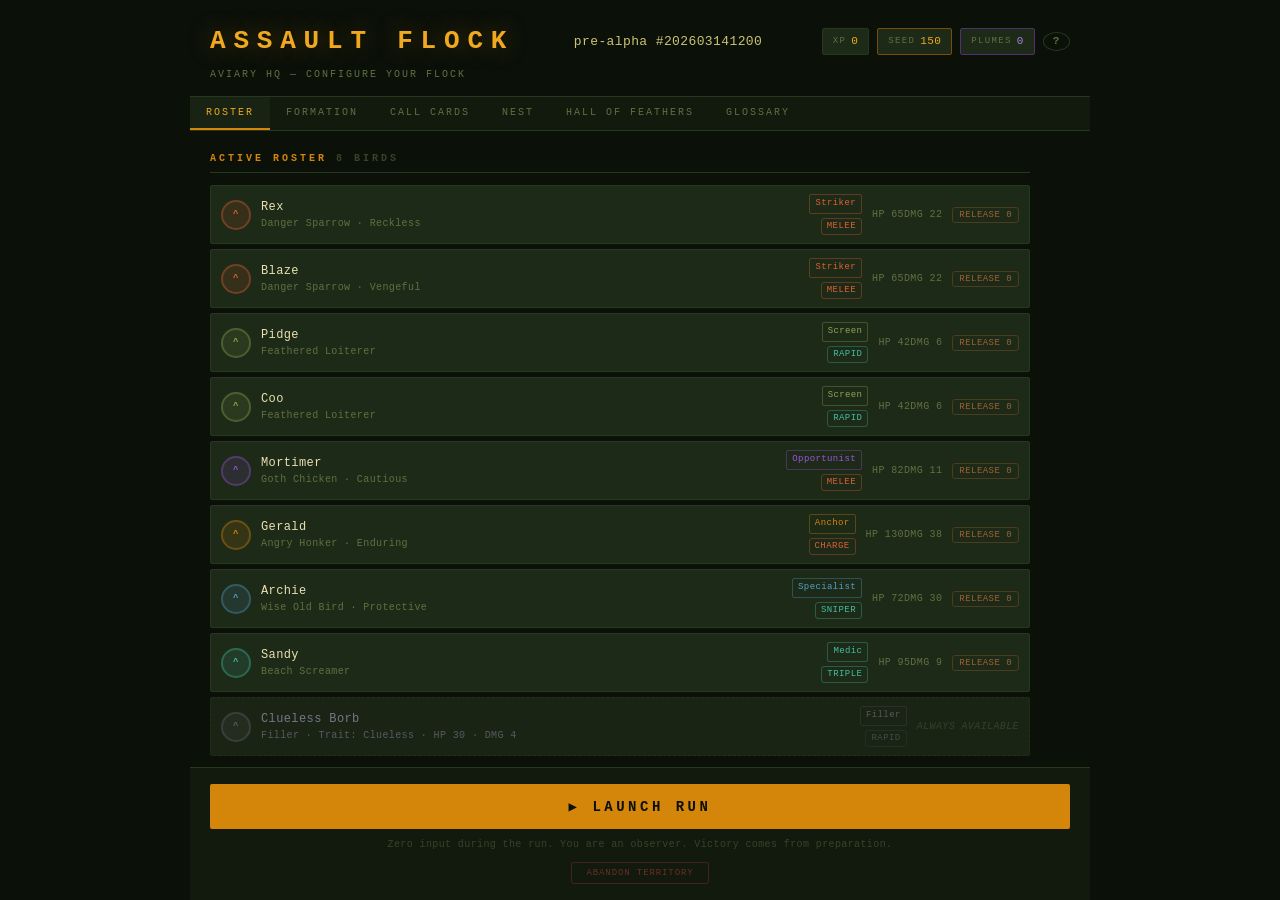
==== commit 1170262c: "Add files via upload Call card persistence (v202603141200) — Call card setups are now saved in your " ====
--- a/index.html
+++ b/index.html
@@ -238,6 +238,6 @@
     </div>
   </div>
 
-  <script src="game.js?v=202603131200"></script>
+  <script src="game.js?v=202603141200"></script>
 </body>
 </html>
